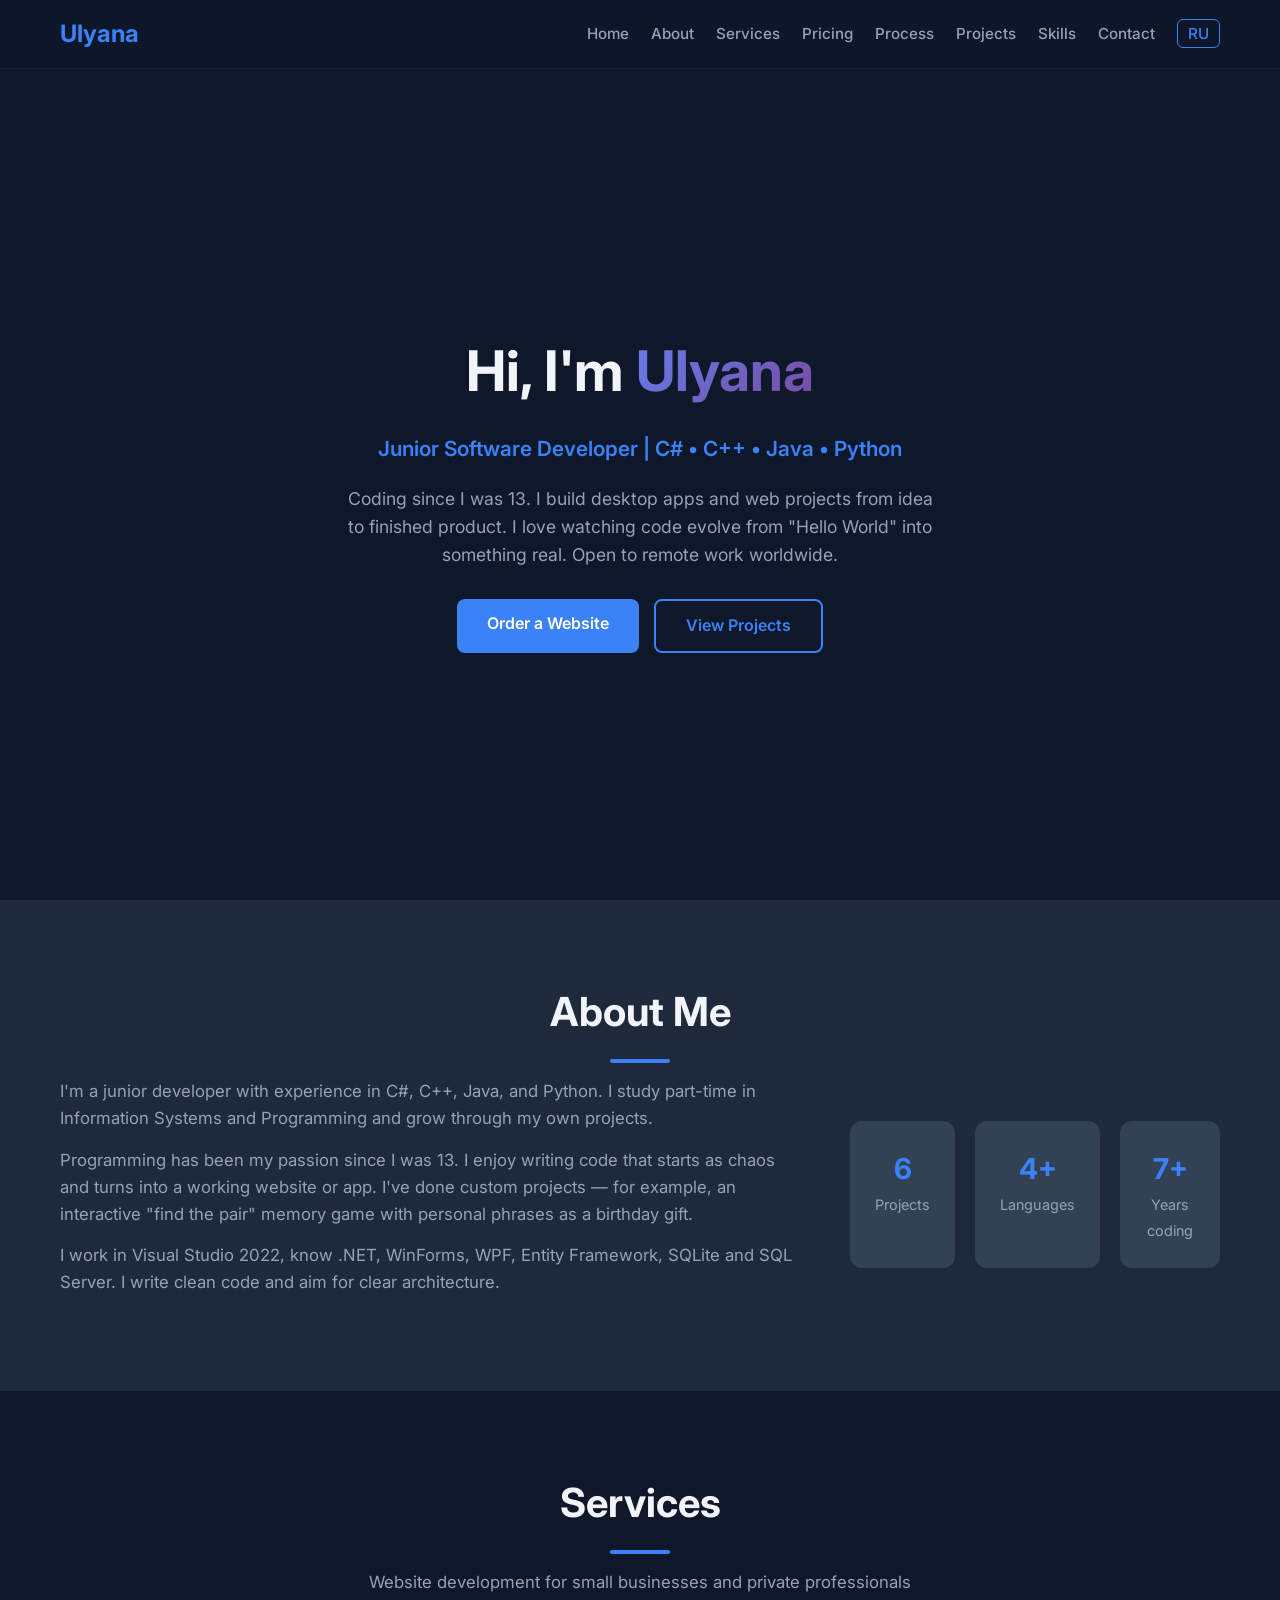
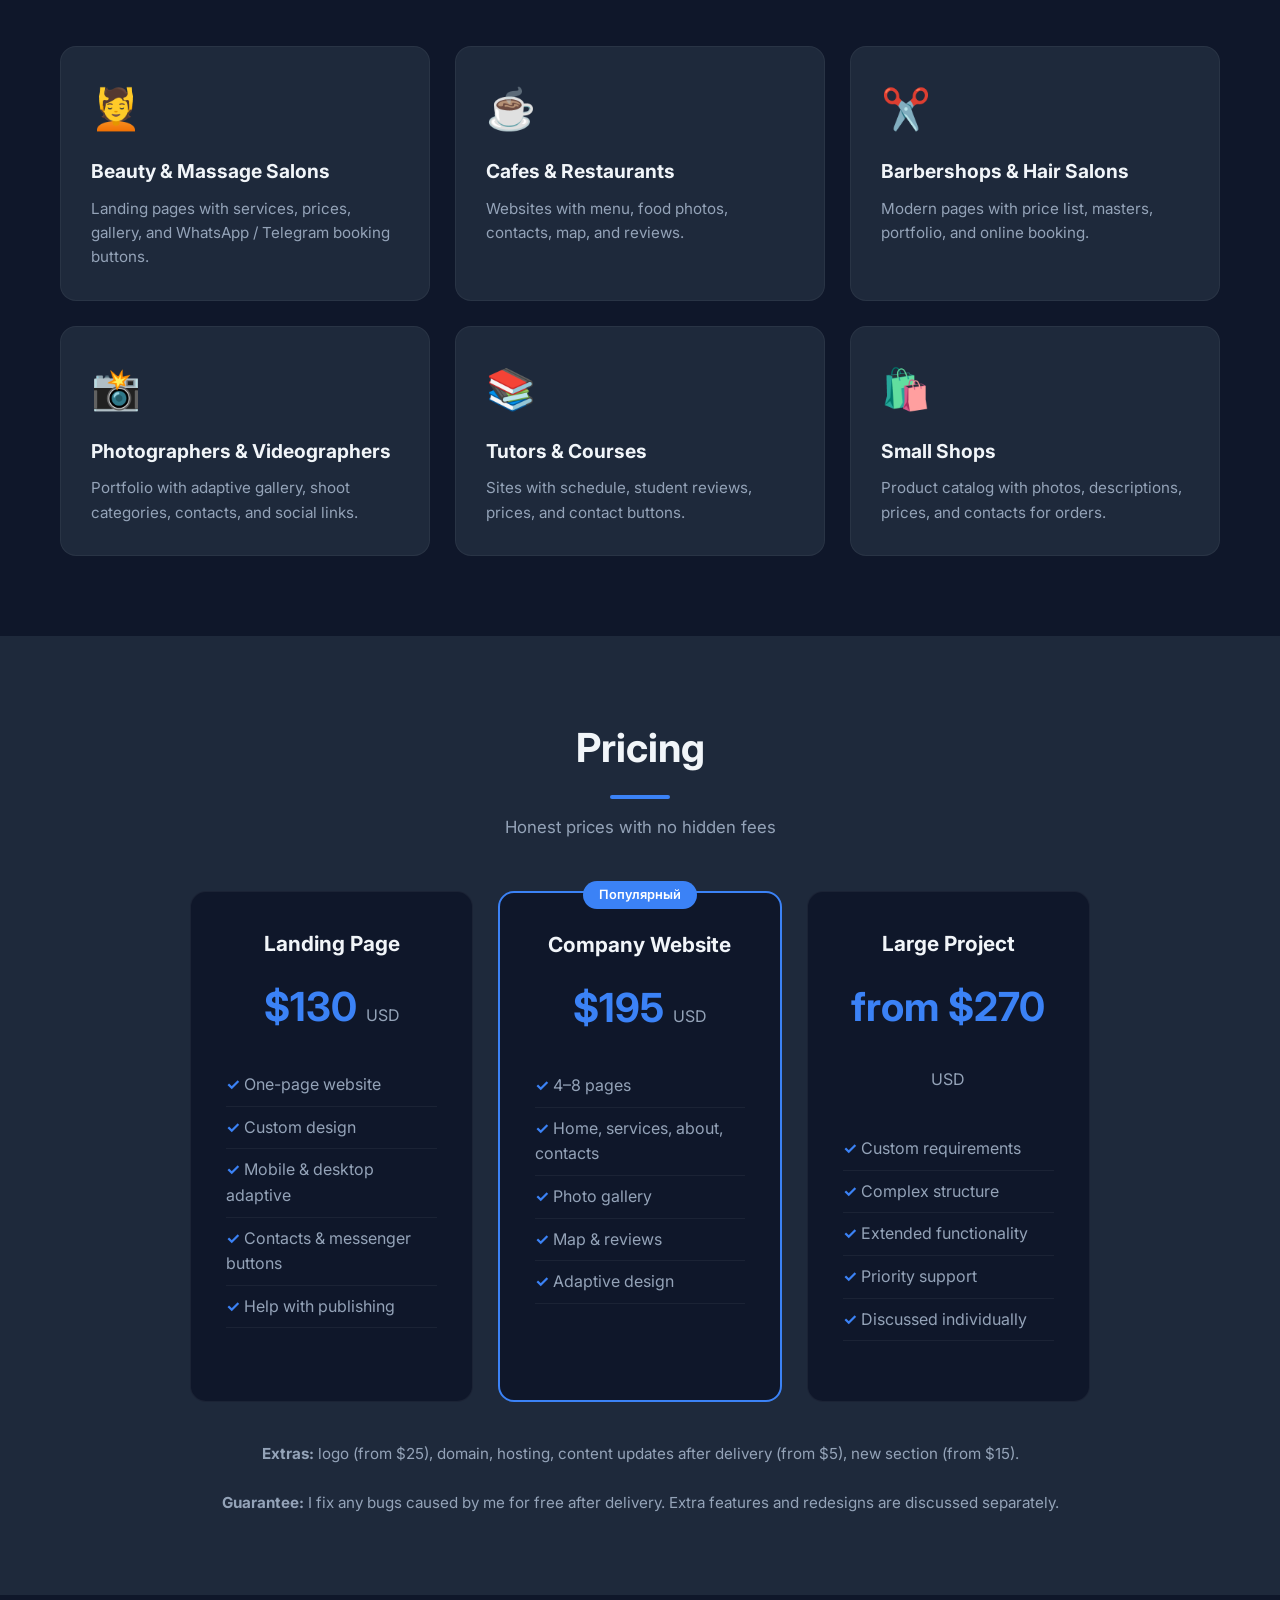
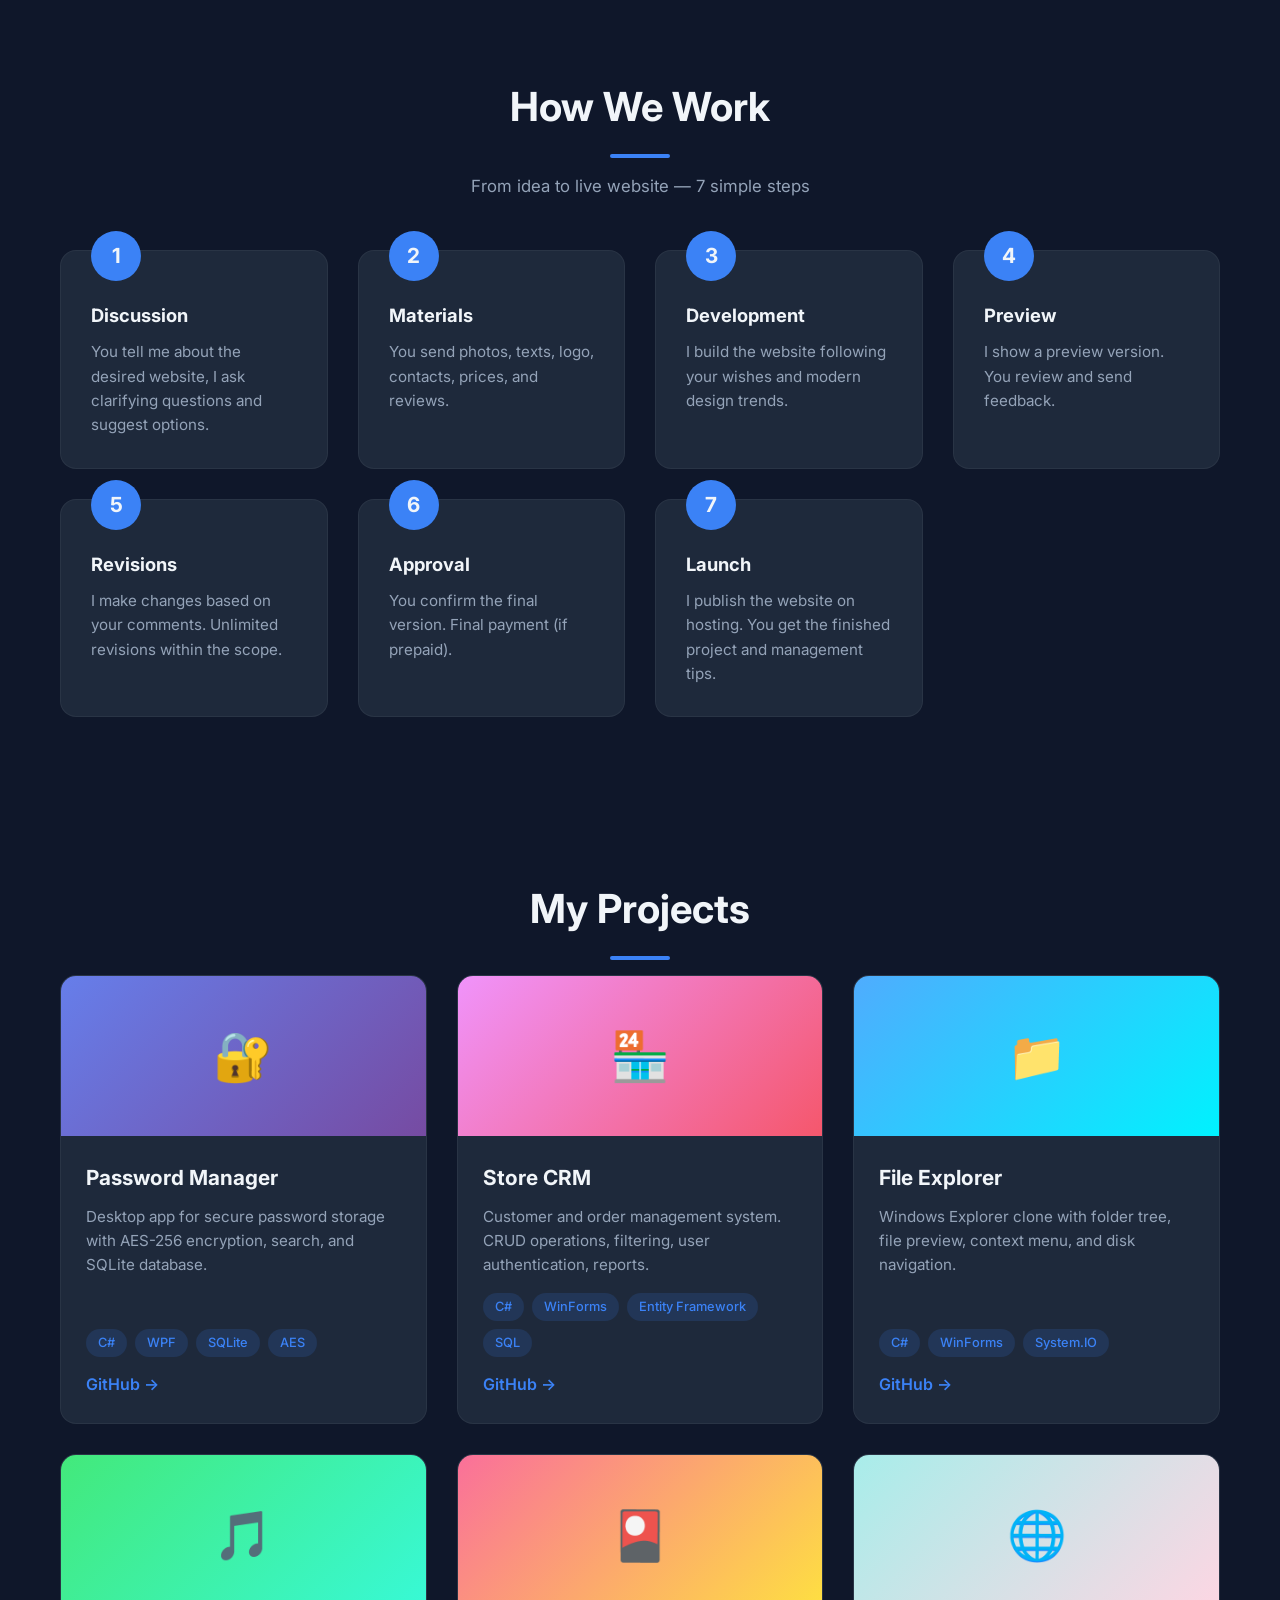
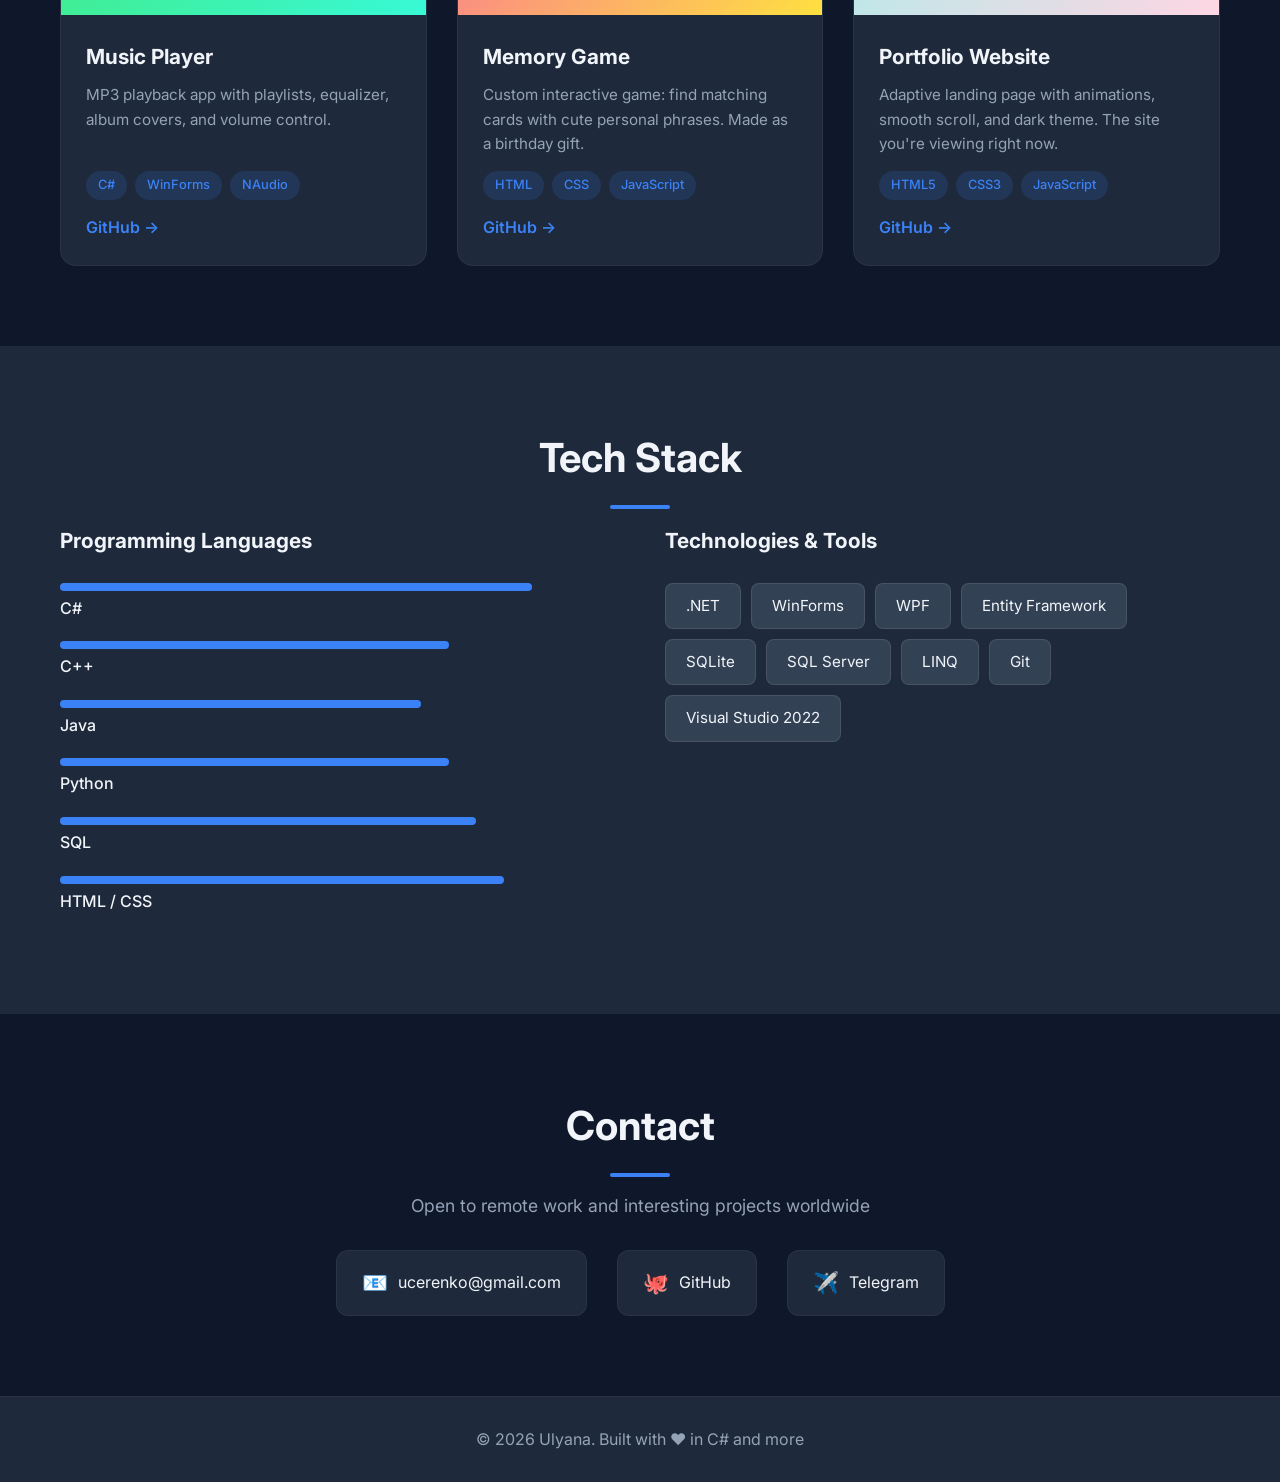
==== en.html @ 4bb15832 "Added English version of portfolio" ====
<!DOCTYPE html>
<html lang="en">
<head>
    <meta charset="UTF-8">
    <meta name="viewport" content="width=device-width, initial-scale=1.0">
    <title>Portfolio | Ulyana — Junior Software Developer</title>
    <link rel="stylesheet" href="style.css">
    <link href="https://fonts.googleapis.com/css2?family=Inter:wght@300;400;500;600;700&display=swap" rel="stylesheet">
</head>
<body>

    <!-- Navigation -->
    <nav class="navbar">
        <div class="container">
            <a href="#" class="logo">Ulyana</a>
            <ul class="nav-links">
                <li><a href="#home">Home</a></li>
                <li><a href="#about">About</a></li>
                <li><a href="#services">Services</a></li>
                <li><a href="#pricing">Pricing</a></li>
                <li><a href="#steps">Process</a></li>
                <li><a href="#projects">Projects</a></li>
                <li><a href="#skills">Skills</a></li>
                <li><a href="#contact">Contact</a></li>
                <li class="lang-switch"><a href="index.html">RU</a></li>
            </ul>
            <div class="hamburger">
                <span></span>
                <span></span>
                <span></span>
            </div>
        </div>
    </nav>

    <!-- Hero -->
    <header id="home" class="hero">
        <div class="container">
            <h1>Hi, I'm <span class="highlight">Ulyana</span></h1>
            <p class="subtitle">Junior Software Developer | C# • C++ • Java • Python</p>
            <p class="description">
                Coding since I was 13. I build desktop apps and web projects from idea to finished product.
                I love watching code evolve from "Hello World" into something real.
                Open to remote work worldwide.
            </p>
            <div class="hero-buttons">
                <a href="#services" class="btn btn-primary">Order a Website</a>
                <a href="#projects" class="btn btn-secondary">View Projects</a>
            </div>
        </div>
    </header>

    <!-- About -->
    <section id="about" class="about">
        <div class="container">
            <h2 class="section-title">About Me</h2>
            <div class="about-content">
                <div class="about-text">
                    <p>
                        I'm a junior developer with experience in C#, C++, Java, and Python.
                        I study part-time in Information Systems and Programming and grow through my own projects.
                    </p>
                    <p>
                        Programming has been my passion since I was 13. I enjoy writing code that starts as chaos
                        and turns into a working website or app. I've done custom projects — for example,
                        an interactive "find the pair" memory game with personal phrases as a birthday gift.
                    </p>
                    <p>
                        I work in Visual Studio 2022, know .NET, WinForms, WPF, Entity Framework,
                        SQLite and SQL Server. I write clean code and aim for clear architecture.
                    </p>
                </div>
                <div class="about-stats">
                    <div class="stat">
                        <span class="stat-number">6</span>
                        <span class="stat-label">Projects</span>
                    </div>
                    <div class="stat">
                        <span class="stat-number">4+</span>
                        <span class="stat-label">Languages</span>
                    </div>
                    <div class="stat">
                        <span class="stat-number">7+</span>
                        <span class="stat-label">Years coding</span>
                    </div>
                </div>
            </div>
        </div>
    </section>

    <!-- Services -->
    <section id="services" class="services">
        <div class="container">
            <h2 class="section-title">Services</h2>
            <p class="section-subtitle">Website development for small businesses and private professionals</p>
            <div class="services-grid">
                <div class="service-card">
                    <div class="service-icon">💆</div>
                    <h3>Beauty & Massage Salons</h3>
                    <p>Landing pages with services, prices, gallery, and WhatsApp / Telegram booking buttons.</p>
                </div>
                <div class="service-card">
                    <div class="service-icon">☕</div>
                    <h3>Cafes & Restaurants</h3>
                    <p>Websites with menu, food photos, contacts, map, and reviews.</p>
                </div>
                <div class="service-card">
                    <div class="service-icon">✂️</div>
                    <h3>Barbershops & Hair Salons</h3>
                    <p>Modern pages with price list, masters, portfolio, and online booking.</p>
                </div>
                <div class="service-card">
                    <div class="service-icon">📸</div>
                    <h3>Photographers & Videographers</h3>
                    <p>Portfolio with adaptive gallery, shoot categories, contacts, and social links.</p>
                </div>
                <div class="service-card">
                    <div class="service-icon">📚</div>
                    <h3>Tutors & Courses</h3>
                    <p>Sites with schedule, student reviews, prices, and contact buttons.</p>
                </div>
                <div class="service-card">
                    <div class="service-icon">🛍️</div>
                    <h3>Small Shops</h3>
                    <p>Product catalog with photos, descriptions, prices, and contacts for orders.</p>
                </div>
            </div>
        </div>
    </section>

    <!-- Pricing -->
    <section id="pricing" class="pricing">
        <div class="container">
            <h2 class="section-title">Pricing</h2>
            <p class="section-subtitle">Honest prices with no hidden fees</p>
            <div class="pricing-grid">
                <div class="pricing-card">
                    <h3>Landing Page</h3>
                    <div class="price">$130 <span>USD</span></div>
                    <ul>
                        <li>One-page website</li>
                        <li>Custom design</li>
                        <li>Mobile & desktop adaptive</li>
                        <li>Contacts & messenger buttons</li>
                        <li>Help with publishing</li>
                    </ul>
                </div>
                <div class="pricing-card featured">
                    <h3>Company Website</h3>
                    <div class="price">$195 <span>USD</span></div>
                    <ul>
                        <li>4–8 pages</li>
                        <li>Home, services, about, contacts</li>
                        <li>Photo gallery</li>
                        <li>Map & reviews</li>
                        <li>Adaptive design</li>
                    </ul>
                </div>
                <div class="pricing-card">
                    <h3>Large Project</h3>
                    <div class="price">from $270 <span>USD</span></div>
                    <ul>
                        <li>Custom requirements</li>
                        <li>Complex structure</li>
                        <li>Extended functionality</li>
                        <li>Priority support</li>
                        <li>Discussed individually</li>
                    </ul>
                </div>
            </div>
            <p class="pricing-note">
                <strong>Extras:</strong> logo (from $25), domain, hosting, content updates after delivery (from $5), 
                new section (from $15).
                <br><br>
                <strong>Guarantee:</strong> I fix any bugs caused by me for free after delivery. 
                Extra features and redesigns are discussed separately.
            </p>
        </div>
    </section>

    <!-- Process -->
    <section id="steps" class="steps">
        <div class="container">
            <h2 class="section-title">How We Work</h2>
            <p class="section-subtitle">From idea to live website — 7 simple steps</p>
            <div class="steps-grid">
                <div class="step-card">
                    <div class="step-number">1</div>
                    <h3>Discussion</h3>
                    <p>You tell me about the desired website, I ask clarifying questions and suggest options.</p>
                </div>
                <div class="step-card">
                    <div class="step-number">2</div>
                    <h3>Materials</h3>
                    <p>You send photos, texts, logo, contacts, prices, and reviews.</p>
                </div>
                <div class="step-card">
                    <div class="step-number">3</div>
                    <h3>Development</h3>
                    <p>I build the website following your wishes and modern design trends.</p>
                </div>
                <div class="step-card">
                    <div class="step-number">4</div>
                    <h3>Preview</h3>
                    <p>I show a preview version. You review and send feedback.</p>
                </div>
                <div class="step-card">
                    <div class="step-number">5</div>
                    <h3>Revisions</h3>
                    <p>I make changes based on your comments. Unlimited revisions within the scope.</p>
                </div>
                <div class="step-card">
                    <div class="step-number">6</div>
                    <h3>Approval</h3>
                    <p>You confirm the final version. Final payment (if prepaid).</p>
                </div>
                <div class="step-card">
                    <div class="step-number">7</div>
                    <h3>Launch</h3>
                    <p>I publish the website on hosting. You get the finished project and management tips.</p>
                </div>
            </div>
        </div>
    </section>

    <!-- Projects -->
    <section id="projects" class="projects">
        <div class="container">
            <h2 class="section-title">My Projects</h2>
            <div class="projects-grid">

                <!-- Project 1 -->
                <div class="project-card">
                    <div class="project-image" style="background: linear-gradient(135deg, #667eea 0%, #764ba2 100%);">
                        <span class="project-icon">🔐</span>
                    </div>
                    <div class="project-info">
                        <h3>Password Manager</h3>
                        <p>Desktop app for secure password storage with AES-256 encryption, search, and SQLite database.</p>
                        <div class="project-tags">
                            <span class="tag">C#</span>
                            <span class="tag">WPF</span>
                            <span class="tag">SQLite</span>
                            <span class="tag">AES</span>
                        </div>
                        <a href="https://github.com/Cherenko2007" target="_blank" class="project-link">GitHub →</a>
                    </div>
                </div>

                <!-- Project 2 -->
                <div class="project-card">
                    <div class="project-image" style="background: linear-gradient(135deg, #f093fb 0%, #f5576c 100%);">
                        <span class="project-icon">🏪</span>
                    </div>
                    <div class="project-info">
                        <h3>Store CRM</h3>
                        <p>Customer and order management system. CRUD operations, filtering, user authentication, reports.</p>
                        <div class="project-tags">
                            <span class="tag">C#</span>
                            <span class="tag">WinForms</span>
                            <span class="tag">Entity Framework</span>
                            <span class="tag">SQL</span>
                        </div>
                        <a href="https://github.com/Cherenko2007" target="_blank" class="project-link">GitHub →</a>
                    </div>
                </div>

                <!-- Project 3 -->
                <div class="project-card">
                    <div class="project-image" style="background: linear-gradient(135deg, #4facfe 0%, #00f2fe 100%);">
                        <span class="project-icon">📁</span>
                    </div>
                    <div class="project-info">
                        <h3>File Explorer</h3>
                        <p>Windows Explorer clone with folder tree, file preview, context menu, and disk navigation.</p>
                        <div class="project-tags">
                            <span class="tag">C#</span>
                            <span class="tag">WinForms</span>
                            <span class="tag">System.IO</span>
                        </div>
                        <a href="https://github.com/Cherenko2007/FileExplorer" target="_blank" class="project-link">GitHub →</a>
                    </div>
                </div>

                <!-- Project 4 -->
                <div class="project-card">
                    <div class="project-image" style="background: linear-gradient(135deg, #43e97b 0%, #38f9d7 100%);">
                        <span class="project-icon">🎵</span>
                    </div>
                    <div class="project-info">
                        <h3>Music Player</h3>
                        <p>MP3 playback app with playlists, equalizer, album covers, and volume control.</p>
                        <div class="project-tags">
                            <span class="tag">C#</span>
                            <span class="tag">WinForms</span>
                            <span class="tag">NAudio</span>
                        </div>
                        <a href="https://github.com/Cherenko2007/MusicPlayer" target="_blank" class="project-link">GitHub →</a>
                    </div>
                </div>

                <!-- Project 5 -->
                <div class="project-card">
                    <div class="project-image" style="background: linear-gradient(135deg, #fa709a 0%, #fee140 100%);">
                        <span class="project-icon">🎴</span>
                    </div>
                    <div class="project-info">
                        <h3>Memory Game</h3>
                        <p>Custom interactive game: find matching cards with cute personal phrases. Made as a birthday gift.</p>
                        <div class="project-tags">
                            <span class="tag">HTML</span>
                            <span class="tag">CSS</span>
                            <span class="tag">JavaScript</span>
                        </div>
                        <a href="https://github.com/Cherenko2007/Love" target="_blank" class="project-link">GitHub →</a>
                    </div>
                </div>

                <!-- Project 6 -->
                <div class="project-card">
                    <div class="project-image" style="background: linear-gradient(135deg, #a8edea 0%, #fed6e3 100%);">
                        <span class="project-icon">🌐</span>
                    </div>
                    <div class="project-info">
                        <h3>Portfolio Website</h3>
                        <p>Adaptive landing page with animations, smooth scroll, and dark theme. The site you're viewing right now.</p>
                        <div class="project-tags">
                            <span class="tag">HTML5</span>
                            <span class="tag">CSS3</span>
                            <span class="tag">JavaScript</span>
                        </div>
                        <a href="https://github.com/Cherenko2007/portfolio" target="_blank" class="project-link">GitHub →</a>
                    </div>
                </div>

            </div>
        </div>
    </section>

    <!-- Skills -->
    <section id="skills" class="skills">
        <div class="container">
            <h2 class="section-title">Tech Stack</h2>
            <div class="skills-grid">
                <div class="skill-category">
                    <h3>Programming Languages</h3>
                    <div class="skill-items">
                        <div class="skill-item"><div class="skill-bar" style="width: 85%"></div><span>C#</span></div>
                        <div class="skill-item"><div class="skill-bar" style="width: 70%"></div><span>C++</span></div>
                        <div class="skill-item"><div class="skill-bar" style="width: 65%"></div><span>Java</span></div>
                        <div class="skill-item"><div class="skill-bar" style="width: 70%"></div><span>Python</span></div>
                        <div class="skill-item"><div class="skill-bar" style="width: 75%"></div><span>SQL</span></div>
                        <div class="skill-item"><div class="skill-bar" style="width: 80%"></div><span>HTML / CSS</span></div>
                    </div>
                </div>
                <div class="skill-category">
                    <h3>Technologies & Tools</h3>
                    <div class="skill-tags">
                        <span class="skill-tag">.NET</span>
                        <span class="skill-tag">WinForms</span>
                        <span class="skill-tag">WPF</span>
                        <span class="skill-tag">Entity Framework</span>
                        <span class="skill-tag">SQLite</span>
                        <span class="skill-tag">SQL Server</span>
                        <span class="skill-tag">LINQ</span>
                        <span class="skill-tag">Git</span>
                        <span class="skill-tag">Visual Studio 2022</span>
                    </div>
                </div>
            </div>
        </div>
    </section>

    <!-- Contact -->
    <section id="contact" class="contact">
        <div class="container">
            <h2 class="section-title">Contact</h2>
            <p class="contact-text">Open to remote work and interesting projects worldwide</p>
            <div class="contact-links">
                <a href="mailto:ucerenko@gmail.com" class="contact-item">
                    <span class="contact-icon">📧</span>
                    <span>ucerenko@gmail.com</span>
                </a>
                <a href="https://github.com/Cherenko2007" target="_blank" class="contact-item">
                    <span class="contact-icon">🐙</span>
                    <span>GitHub</span>
                </a>
                <a href="https://t.me/cherenk0" target="_blank" class="contact-item">
                    <span class="contact-icon">✈️</span>
                    <span>Telegram</span>
                </a>
            </div>
        </div>
    </section>

    <!-- Footer -->
    <footer>
        <div class="container">
            <p>© 2026 Ulyana. Built with ❤️ in C# and more</p>
        </div>
    </footer>

    <script src="script.js"></script>
</body>
</html>
---- style.css ----
* {
    margin: 0;
    padding: 0;
    box-sizing: border-box;
}

:root {
    --bg-primary: #0f172a;
    --bg-secondary: #1e293b;
    --bg-card: #334155;
    --text-primary: #f1f5f9;
    --text-secondary: #94a3b8;
    --accent: #3b82f6;
    --accent-hover: #2563eb;
    --gradient-1: linear-gradient(135deg, #667eea 0%, #764ba2 100%);
}

body {
    font-family: 'Inter', -apple-system, BlinkMacSystemFont, sans-serif;
    background-color: var(--bg-primary);
    color: var(--text-primary);
    line-height: 1.6;
    overflow-x: hidden;
}

.container {
    max-width: 1200px;
    margin: 0 auto;
    padding: 0 20px;
}

/* Навигация */
.navbar {
    position: fixed;
    top: 0;
    width: 100%;
    background: rgba(15, 23, 42, 0.95);
    backdrop-filter: blur(10px);
    z-index: 1000;
    padding: 15px 0;
    border-bottom: 1px solid rgba(255,255,255,0.05);
}

.navbar .container {
    display: flex;
    justify-content: space-between;
    align-items: center;
}

.logo {
    font-size: 1.5rem;
    font-weight: 700;
    color: var(--accent);
    text-decoration: none;
}

.nav-links {
    display: flex;
    list-style: none;
    gap: 22px;
    align-items: center;
}

.nav-links a {
    color: var(--text-secondary);
    text-decoration: none;
    font-weight: 500;
    transition: color 0.3s;
    font-size: 0.95rem;
}

.nav-links a:hover {
    color: var(--accent);
}

.lang-switch a {
    border: 1px solid var(--accent);
    padding: 4px 10px;
    border-radius: 6px;
    color: var(--accent) !important;
}

.lang-switch a:hover {
    background: var(--accent);
    color: white !important;
}

.hamburger {
    display: none;
    flex-direction: column;
    cursor: pointer;
    gap: 5px;
}

.hamburger span {
    width: 25px;
    height: 3px;
    background: var(--text-primary);
    border-radius: 3px;
    transition: 0.3s;
}

/* Hero */
.hero {
    min-height: 100vh;
    display: flex;
    align-items: center;
    justify-content: center;
    text-align: center;
    padding-top: 80px;
}

.hero h1 {
    font-size: 3.5rem;
    font-weight: 700;
    margin-bottom: 15px;
}

.highlight {
    background: var(--gradient-1);
    -webkit-background-clip: text;
    -webkit-text-fill-color: transparent;
    background-clip: text;
}

.subtitle {
    font-size: 1.3rem;
    color: var(--accent);
    margin-bottom: 20px;
    font-weight: 600;
}

.description {
    font-size: 1.1rem;
    color: var(--text-secondary);
    max-width: 600px;
    margin: 0 auto 30px;
}

.hero-buttons {
    display: flex;
    gap: 15px;
    justify-content: center;
    flex-wrap: wrap;
}

.btn {
    padding: 12px 30px;
    border-radius: 8px;
    text-decoration: none;
    font-weight: 600;
    transition: all 0.3s;
    display: inline-block;
}

.btn-primary {
    background: var(--accent);
    color: white;
}

.btn-primary:hover {
    background: var(--accent-hover);
    transform: translateY(-2px);
    box-shadow: 0 10px 20px rgba(59, 130, 246, 0.3);
}

.btn-secondary {
    border: 2px solid var(--accent);
    color: var(--accent);
}

.btn-secondary:hover {
    background: var(--accent);
    color: white;
}

/* Секции */
section {
    padding: 80px 0;
}

.section-title {
    font-size: 2.5rem;
    text-align: center;
    margin-bottom: 15px;
    position: relative;
}

.section-title::after {
    content: '';
    display: block;
    width: 60px;
    height: 4px;
    background: var(--accent);
    margin: 15px auto 0;
    border-radius: 2px;
}

.section-subtitle {
    text-align: center;
    color: var(--text-secondary);
    margin-bottom: 50px;
    font-size: 1.05rem;
}

/* Обо мне */
.about {
    background: var(--bg-secondary);
}

.about-content {
    display: grid;
    grid-template-columns: 2fr 1fr;
    gap: 50px;
    align-items: center;
}

.about-text p {
    color: var(--text-secondary);
    margin-bottom: 15px;
    font-size: 1.05rem;
}

.about-stats {
    display: grid;
    grid-template-columns: repeat(3, 1fr);
    gap: 20px;
}

.stat {
    background: var(--bg-card);
    padding: 25px;
    border-radius: 12px;
    text-align: center;
}

.stat-number {
    display: block;
    font-size: 1.8rem;
    font-weight: 700;
    color: var(--accent);
}

.stat-label {
    color: var(--text-secondary);
    font-size: 0.9rem;
}

/* Услуги */
.services-grid {
    display: grid;
    grid-template-columns: repeat(auto-fit, minmax(280px, 1fr));
    gap: 25px;
}

.service-card {
    background: var(--bg-secondary);
    padding: 30px;
    border-radius: 16px;
    border: 1px solid rgba(255,255,255,0.05);
    transition: transform 0.3s, box-shadow 0.3s;
}

.service-card:hover {
    transform: translateY(-5px);
    box-shadow: 0 20px 40px rgba(0,0,0,0.3);
}

.service-icon {
    font-size: 2.5rem;
    margin-bottom: 15px;
}

.service-card h3 {
    font-size: 1.2rem;
    margin-bottom: 10px;
}

.service-card p {
    color: var(--text-secondary);
    font-size: 0.95rem;
}

/* Прайс */
.pricing {
    background: var(--bg-secondary);
}

.pricing-grid {
    display: grid;
    grid-template-columns: repeat(auto-fit, minmax(280px, 1fr));
    gap: 25px;
    max-width: 900px;
    margin: 0 auto;
}

.pricing-card {
    background: var(--bg-primary);
    padding: 35px;
    border-radius: 16px;
    border: 1px solid rgba(255,255,255,0.05);
    text-align: center;
    transition: transform 0.3s;
}

.pricing-card:hover {
    transform: translateY(-5px);
}

.pricing-card.featured {
    border: 2px solid var(--accent);
    position: relative;
}

.pricing-card.featured::before {
    content: 'Популярный';
    position: absolute;
    top: -12px;
    left: 50%;
    transform: translateX(-50%);
    background: var(--accent);
    color: white;
    padding: 4px 16px;
    border-radius: 20px;
    font-size: 0.8rem;
    font-weight: 600;
}

.pricing-card h3 {
    font-size: 1.3rem;
    margin-bottom: 10px;
}

.price {
    font-size: 2.5rem;
    font-weight: 700;
    color: var(--accent);
    margin: 15px 0;
}

.price span {
    font-size: 1rem;
    color: var(--text-secondary);
    font-weight: 400;
}

.pricing-card ul {
    list-style: none;
    text-align: left;
    margin: 25px 0;
}

.pricing-card ul li {
    color: var(--text-secondary);
    padding: 8px 0;
    border-bottom: 1px solid rgba(255,255,255,0.05);
}

.pricing-card ul li::before {
    content: '✓ ';
    color: var(--accent);
    font-weight: bold;
}

.pricing-note {
    text-align: center;
    color: var(--text-secondary);
    margin-top: 40px;
    font-size: 0.95rem;
}

/* Этапы работы */
.steps {
    counter-reset: step;
}

.steps-grid {
    display: grid;
    grid-template-columns: repeat(auto-fit, minmax(250px, 1fr));
    gap: 30px;
}

.step-card {
    background: var(--bg-secondary);
    padding: 30px;
    border-radius: 16px;
    border: 1px solid rgba(255,255,255,0.05);
    position: relative;
    padding-top: 50px;
}

.step-number {
    position: absolute;
    top: -20px;
    left: 30px;
    width: 50px;
    height: 50px;
    background: var(--accent);
    border-radius: 50%;
    display: flex;
    align-items: center;
    justify-content: center;
    font-size: 1.3rem;
    font-weight: 700;
}

.step-card h3 {
    font-size: 1.15rem;
    margin-bottom: 10px;
}

.step-card p {
    color: var(--text-secondary);
    font-size: 0.95rem;
}

/* Проекты */
.projects-grid {
    display: grid;
    grid-template-columns: repeat(auto-fit, minmax(300px, 1fr));
    gap: 30px;
}

.project-card {
    background: var(--bg-secondary);
    border-radius: 16px;
    overflow: hidden;
    transition: transform 0.3s, box-shadow 0.3s;
    border: 1px solid rgba(255,255,255,0.05);
    display: flex;
    flex-direction: column;
}

.project-card:hover {
    transform: translateY(-5px);
    box-shadow: 0 20px 40px rgba(0,0,0,0.3);
}

.project-image {
    height: 160px;
    display: flex;
    align-items: center;
    justify-content: center;
}

.project-icon {
    font-size: 3rem;
}

.project-info {
    padding: 25px;
    flex-grow: 1;
    display: flex;
    flex-direction: column;
}

.project-info h3 {
    font-size: 1.3rem;
    margin-bottom: 10px;
}

.project-info p {
    color: var(--text-secondary);
    font-size: 0.95rem;
    margin-bottom: 15px;
    flex-grow: 1;
}

.project-tags {
    display: flex;
    flex-wrap: wrap;
    gap: 8px;
    margin-bottom: 15px;
}

.tag {
    background: rgba(59, 130, 246, 0.15);
    color: var(--accent);
    padding: 4px 12px;
    border-radius: 20px;
    font-size: 0.8rem;
    font-weight: 500;
}

.project-link {
    color: var(--accent);
    text-decoration: none;
    font-weight: 600;
    transition: color 0.3s;
}

.project-link:hover {
    color: var(--accent-hover);
}

/* Навыки */
.skills {
    background: var(--bg-secondary);
}

.skills-grid {
    display: grid;
    grid-template-columns: 1fr 1fr;
    gap: 50px;
}

.skill-category h3 {
    margin-bottom: 25px;
    font-size: 1.3rem;
}

.skill-item {
    margin-bottom: 20px;
}

.skill-item span {
    display: block;
    margin-bottom: 8px;
    font-weight: 500;
}

.skill-bar {
    height: 8px;
    background: var(--accent);
    border-radius: 4px;
    margin-bottom: 5px;
}

.skill-tags {
    display: flex;
    flex-wrap: wrap;
    gap: 10px;
}

.skill-tag {
    background: var(--bg-card);
    padding: 10px 20px;
    border-radius: 8px;
    font-size: 0.95rem;
    border: 1px solid rgba(255,255,255,0.1);
    transition: all 0.3s;
}

.skill-tag:hover {
    background: var(--accent);
    color: white;
    transform: translateY(-2px);
}

/* Контакты */
.contact {
    text-align: center;
}

.contact-text {
    color: var(--text-secondary);
    font-size: 1.1rem;
    margin-bottom: 30px;
}

.contact-links {
    display: flex;
    justify-content: center;
    gap: 30px;
    flex-wrap: wrap;
}

.contact-item {
    display: flex;
    align-items: center;
    gap: 10px;
    color: var(--text-primary);
    text-decoration: none;
    background: var(--bg-secondary);
    padding: 15px 25px;
    border-radius: 12px;
    transition: all 0.3s;
    border: 1px solid rgba(255,255,255,0.05);
}

.contact-item:hover {
    transform: translateY(-3px);
    border-color: var(--accent);
    box-shadow: 0 10px 30px rgba(0,0,0,0.2);
}

.contact-icon {
    font-size: 1.3rem;
}

/* Подвал */
footer {
    background: var(--bg-secondary);
    padding: 30px 0;
    text-align: center;
    color: var(--text-secondary);
    border-top: 1px solid rgba(255,255,255,0.05);
}

/* Адаптивность */
@media (max-width: 768px) {
    .nav-links {
        display: none;
    }
    
    .hamburger {
        display: flex;
    }
    
    .hero h1 {
        font-size: 2.2rem;
    }
    
    .about-content {
        grid-template-columns: 1fr;
    }
    
    .about-stats {
        grid-template-columns: 1fr;
    }
    
    .skills-grid {
        grid-template-columns: 1fr;
    }
    
    .contact-links {
        flex-direction: column;
        align-items: center;
    }
    
    .projects-grid {
        grid-template-columns: 1fr;
    }
    
    .pricing-grid {
        grid-template-columns: 1fr;
    }
    
    .steps-grid {
        grid-template-columns: 1fr;
    }
}
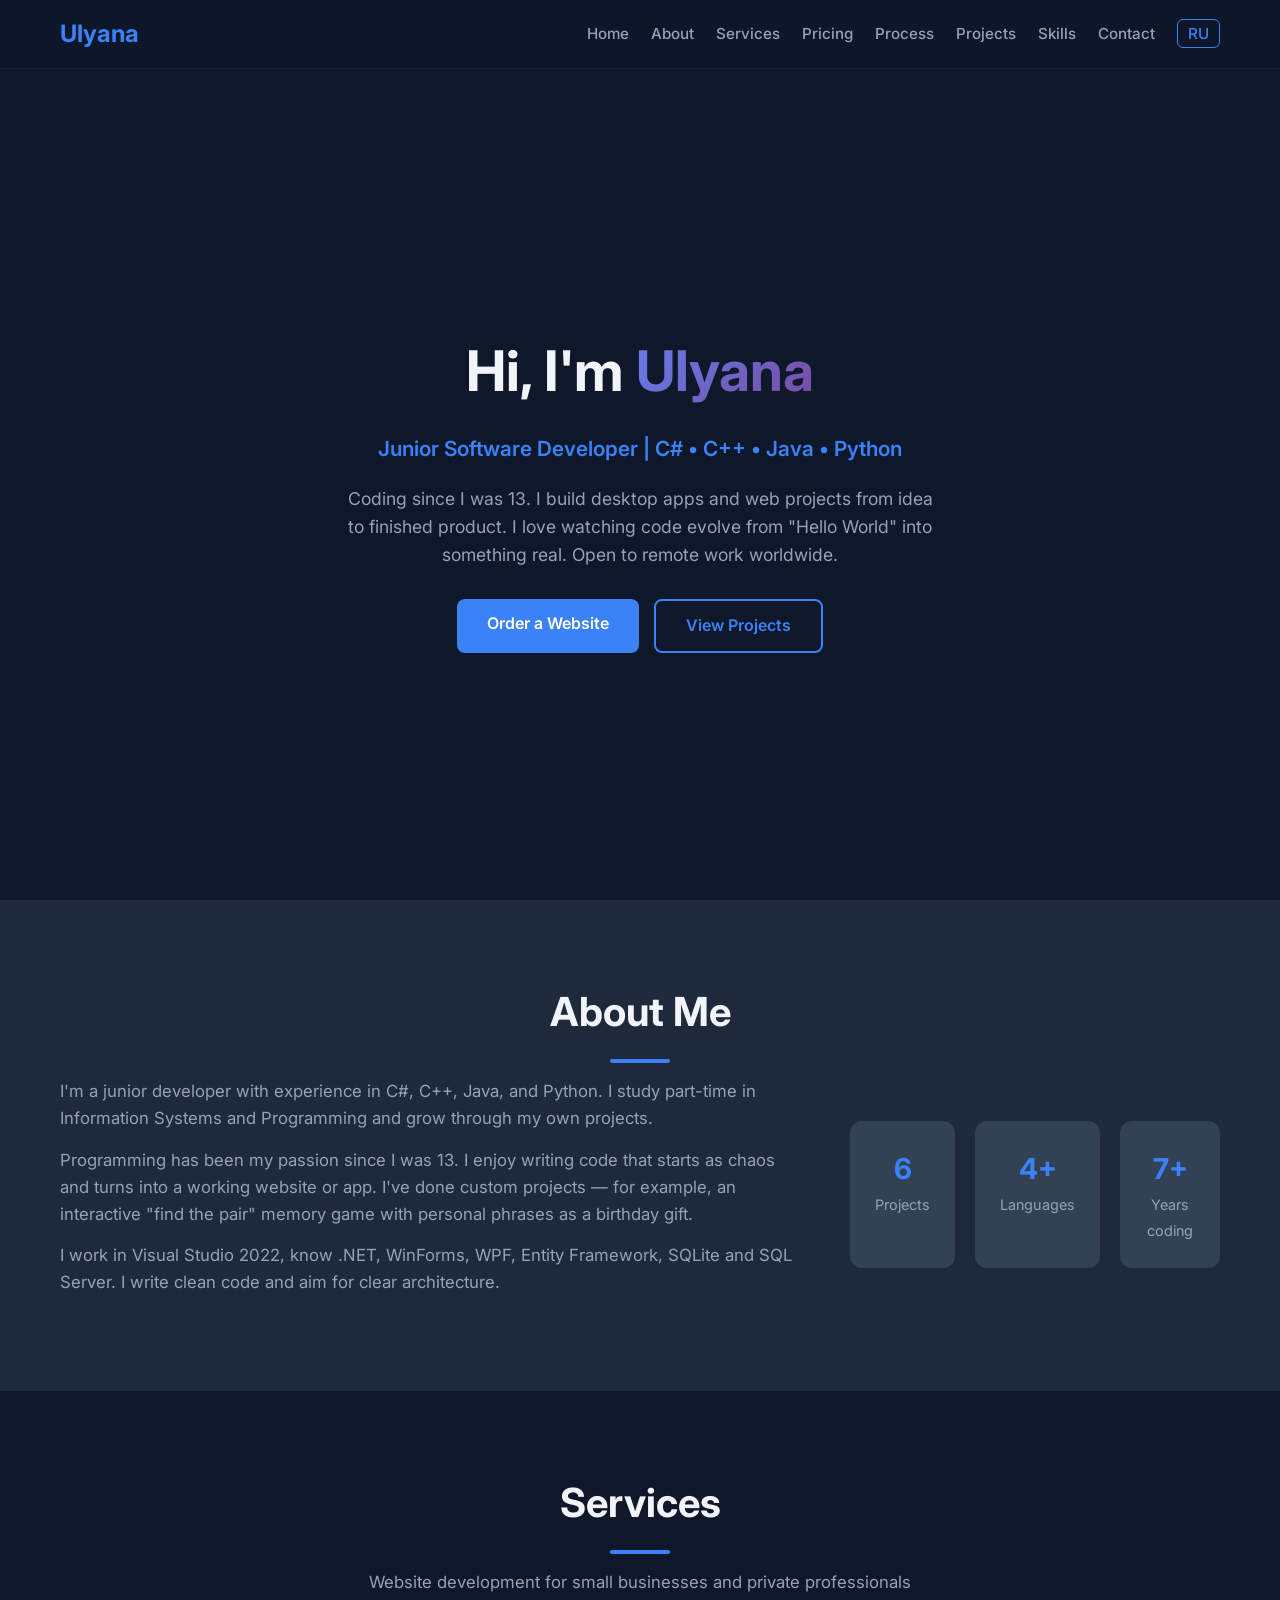
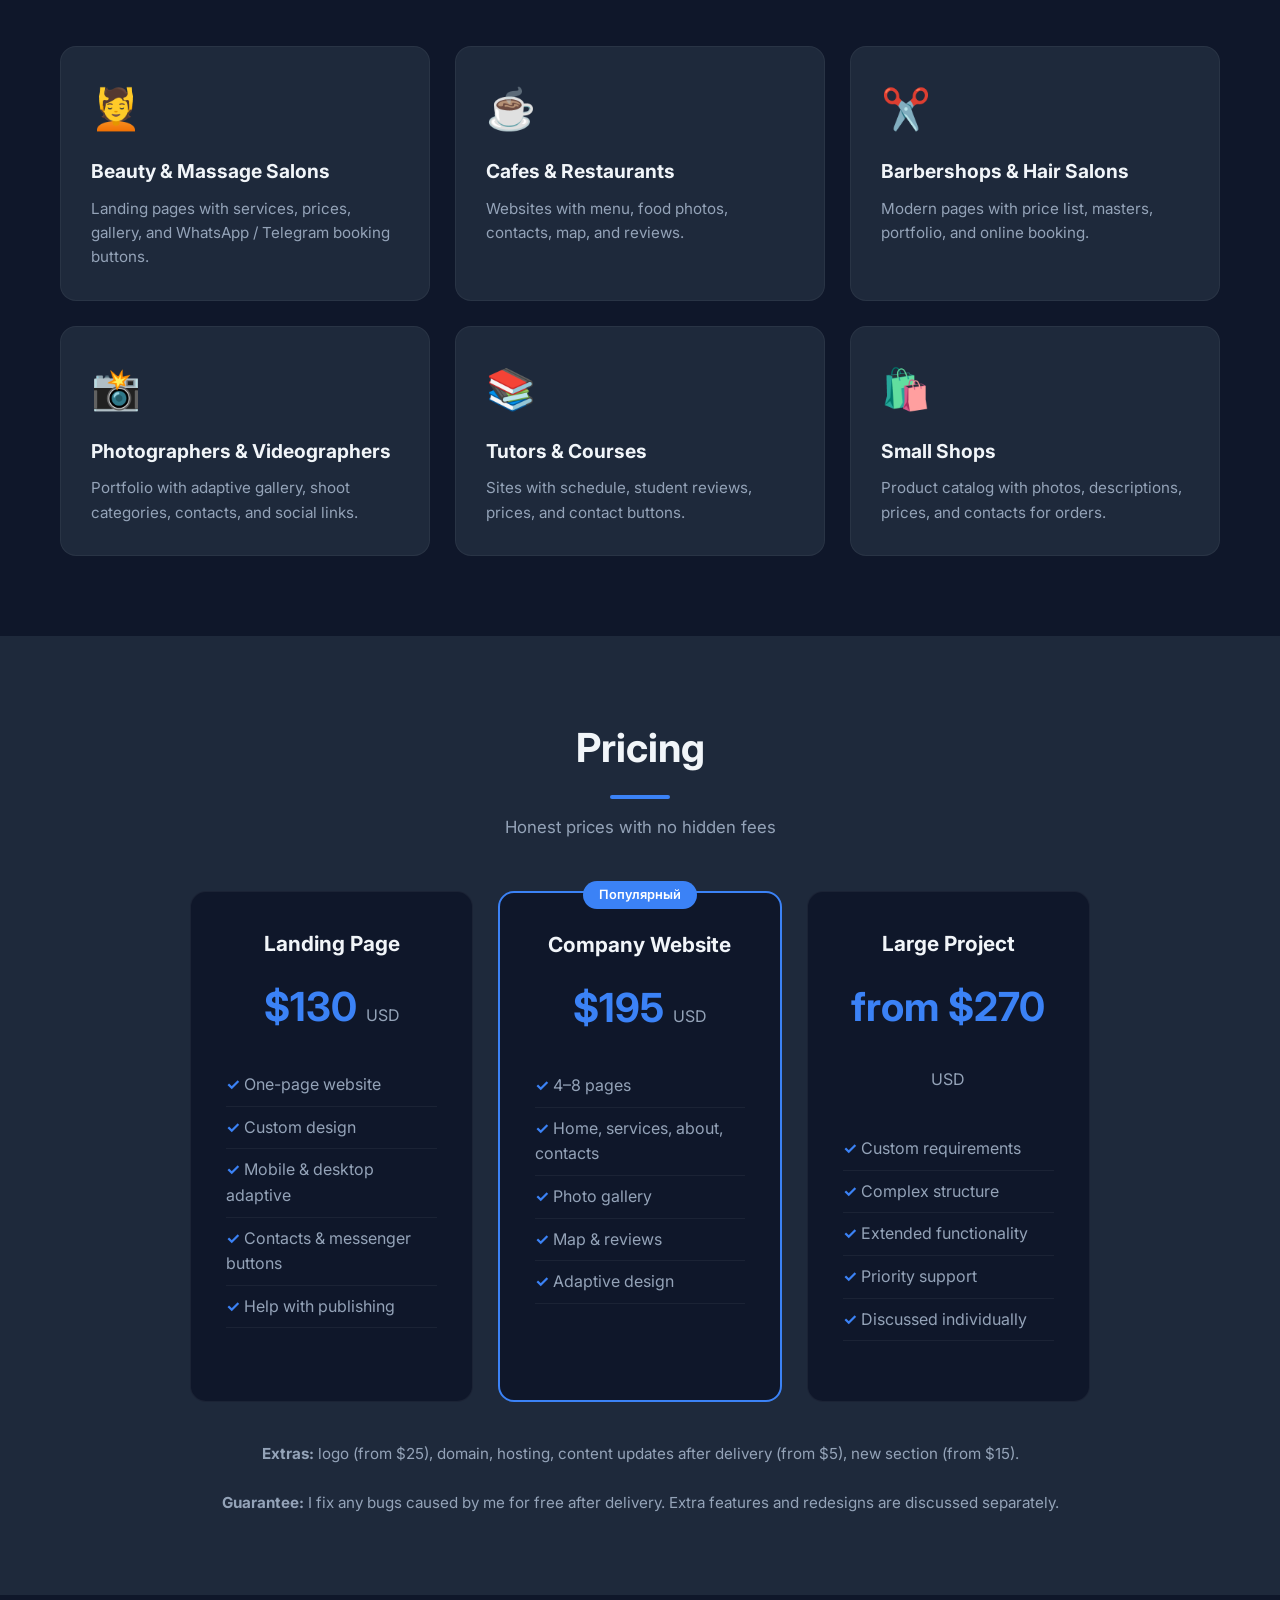
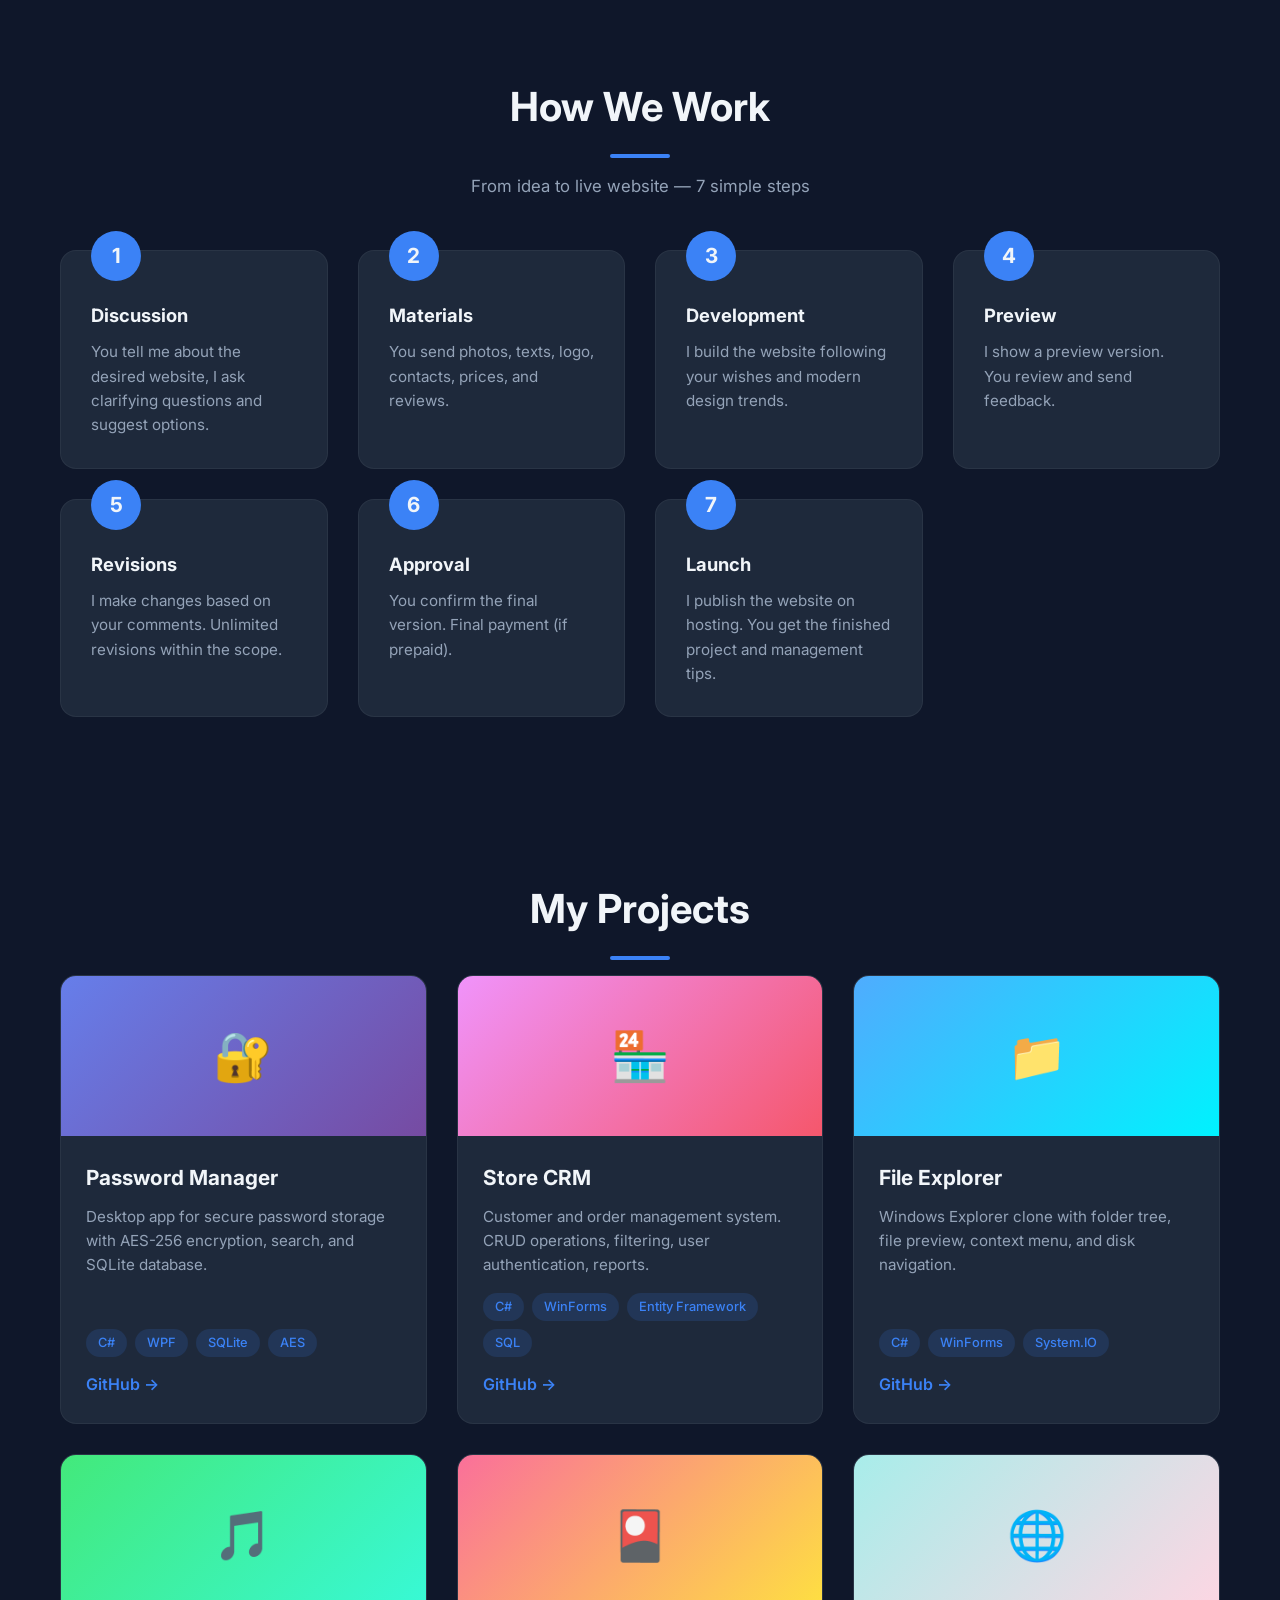
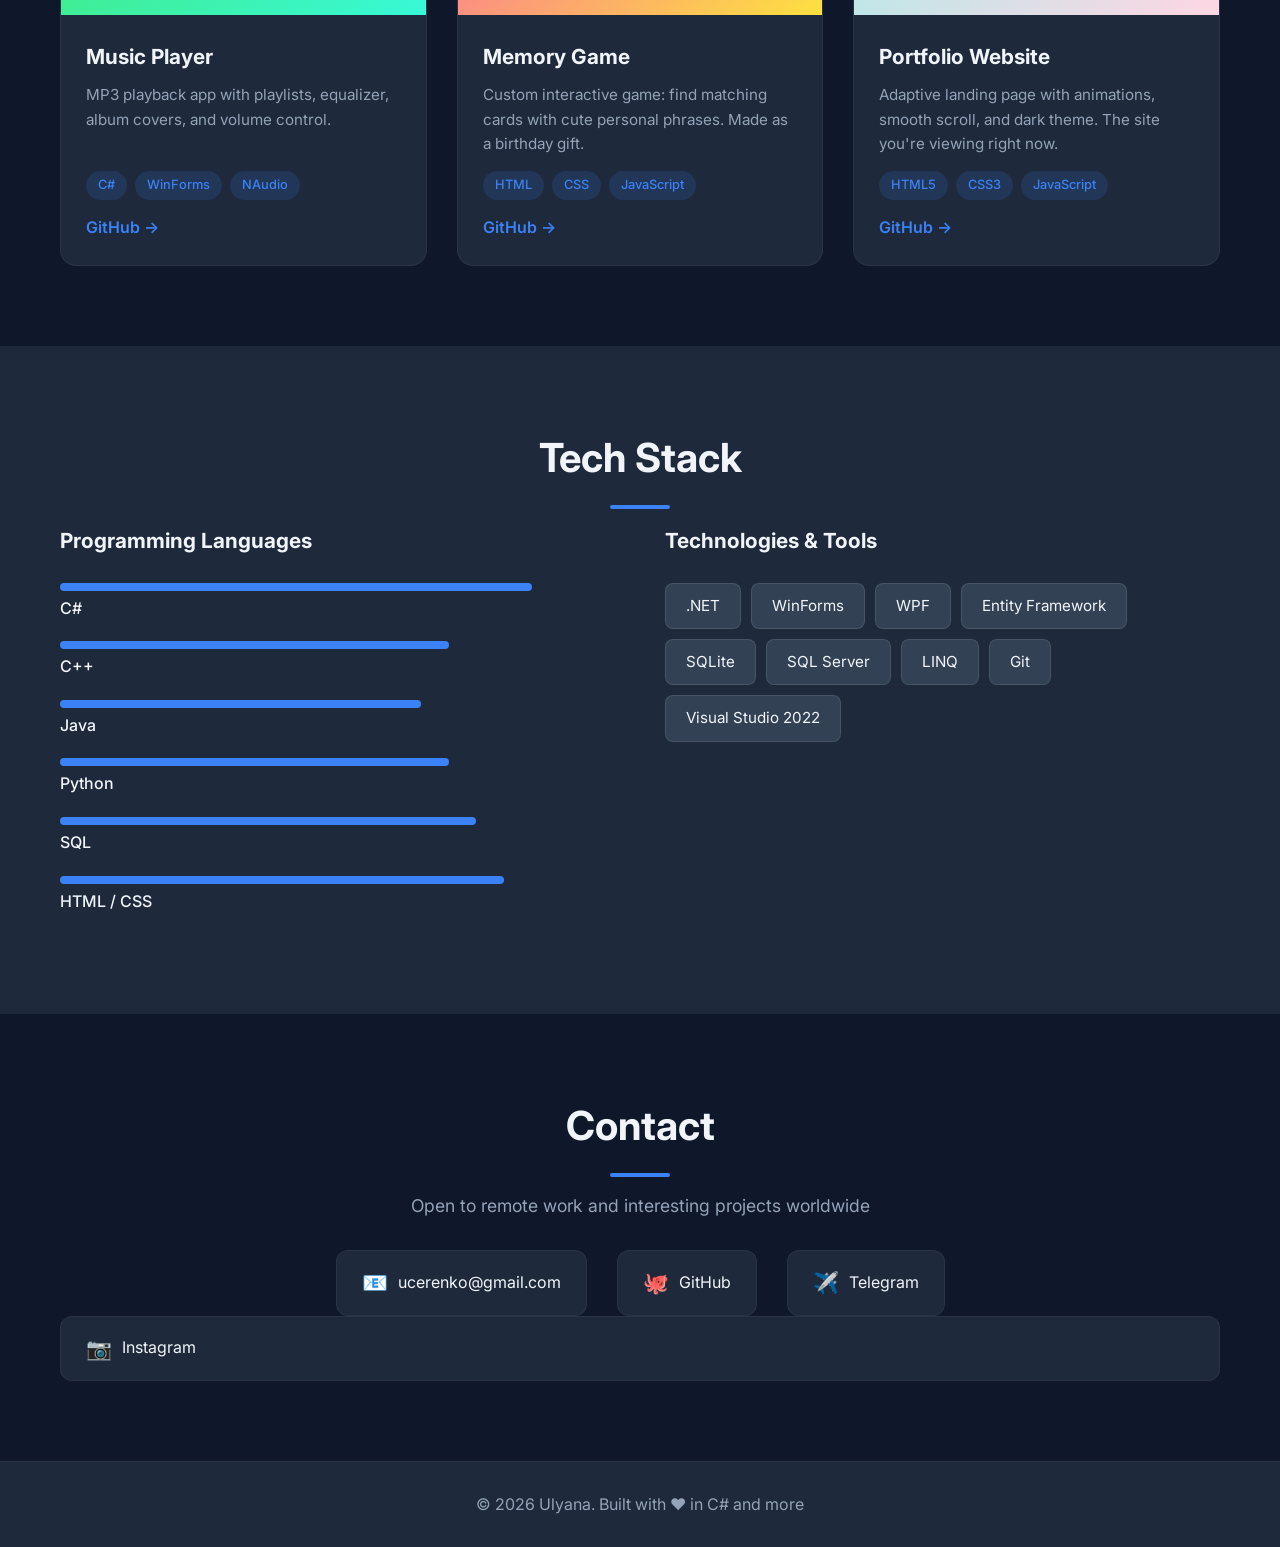
==== commit ecedd037: "Update en.html" ====
--- a/en.html
+++ b/en.html
@@ -389,6 +389,10 @@
                     <span>Telegram</span>
                 </a>
             </div>
+                            <a href="https://www.instagram.com/cherenk0" target="_blank" class="contact-item">
+                    <span class="contact-icon">📷</span>
+                    <span>Instagram</span>
+                </a>
         </div>
     </section>
 
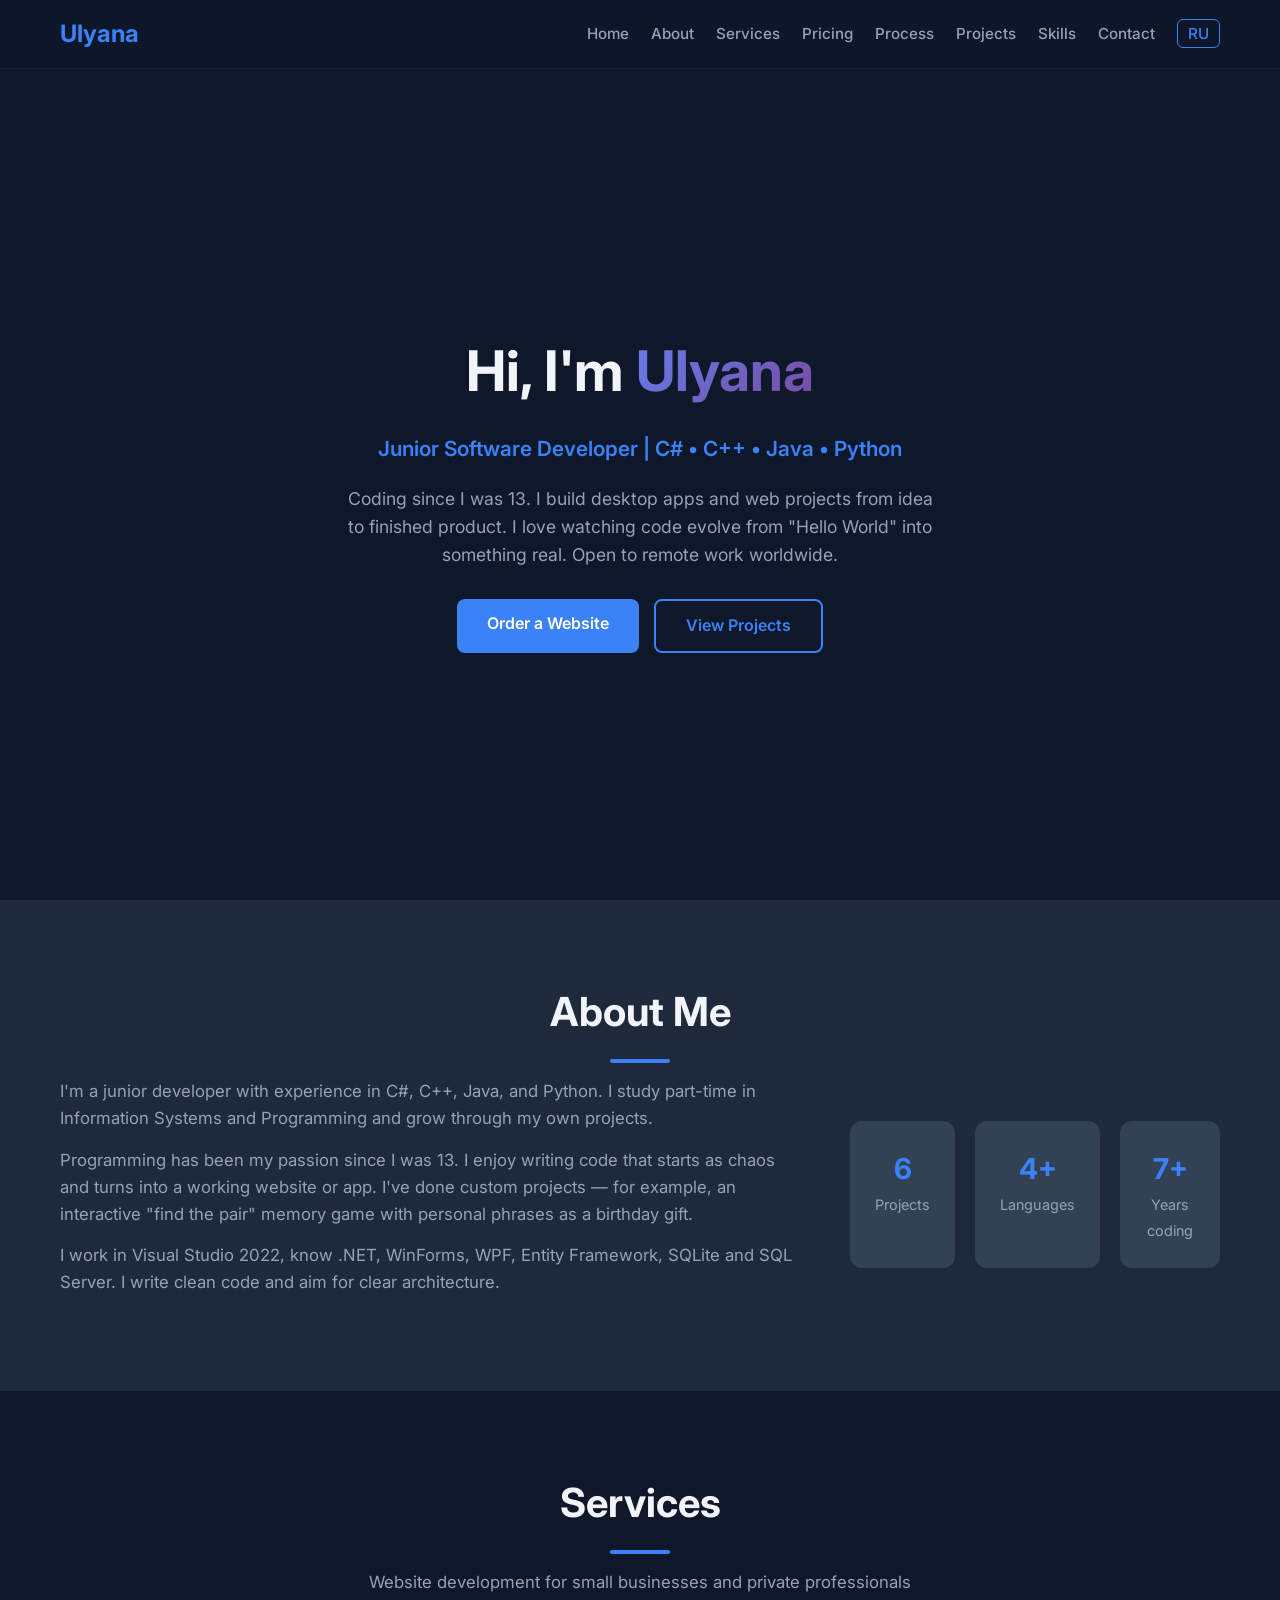
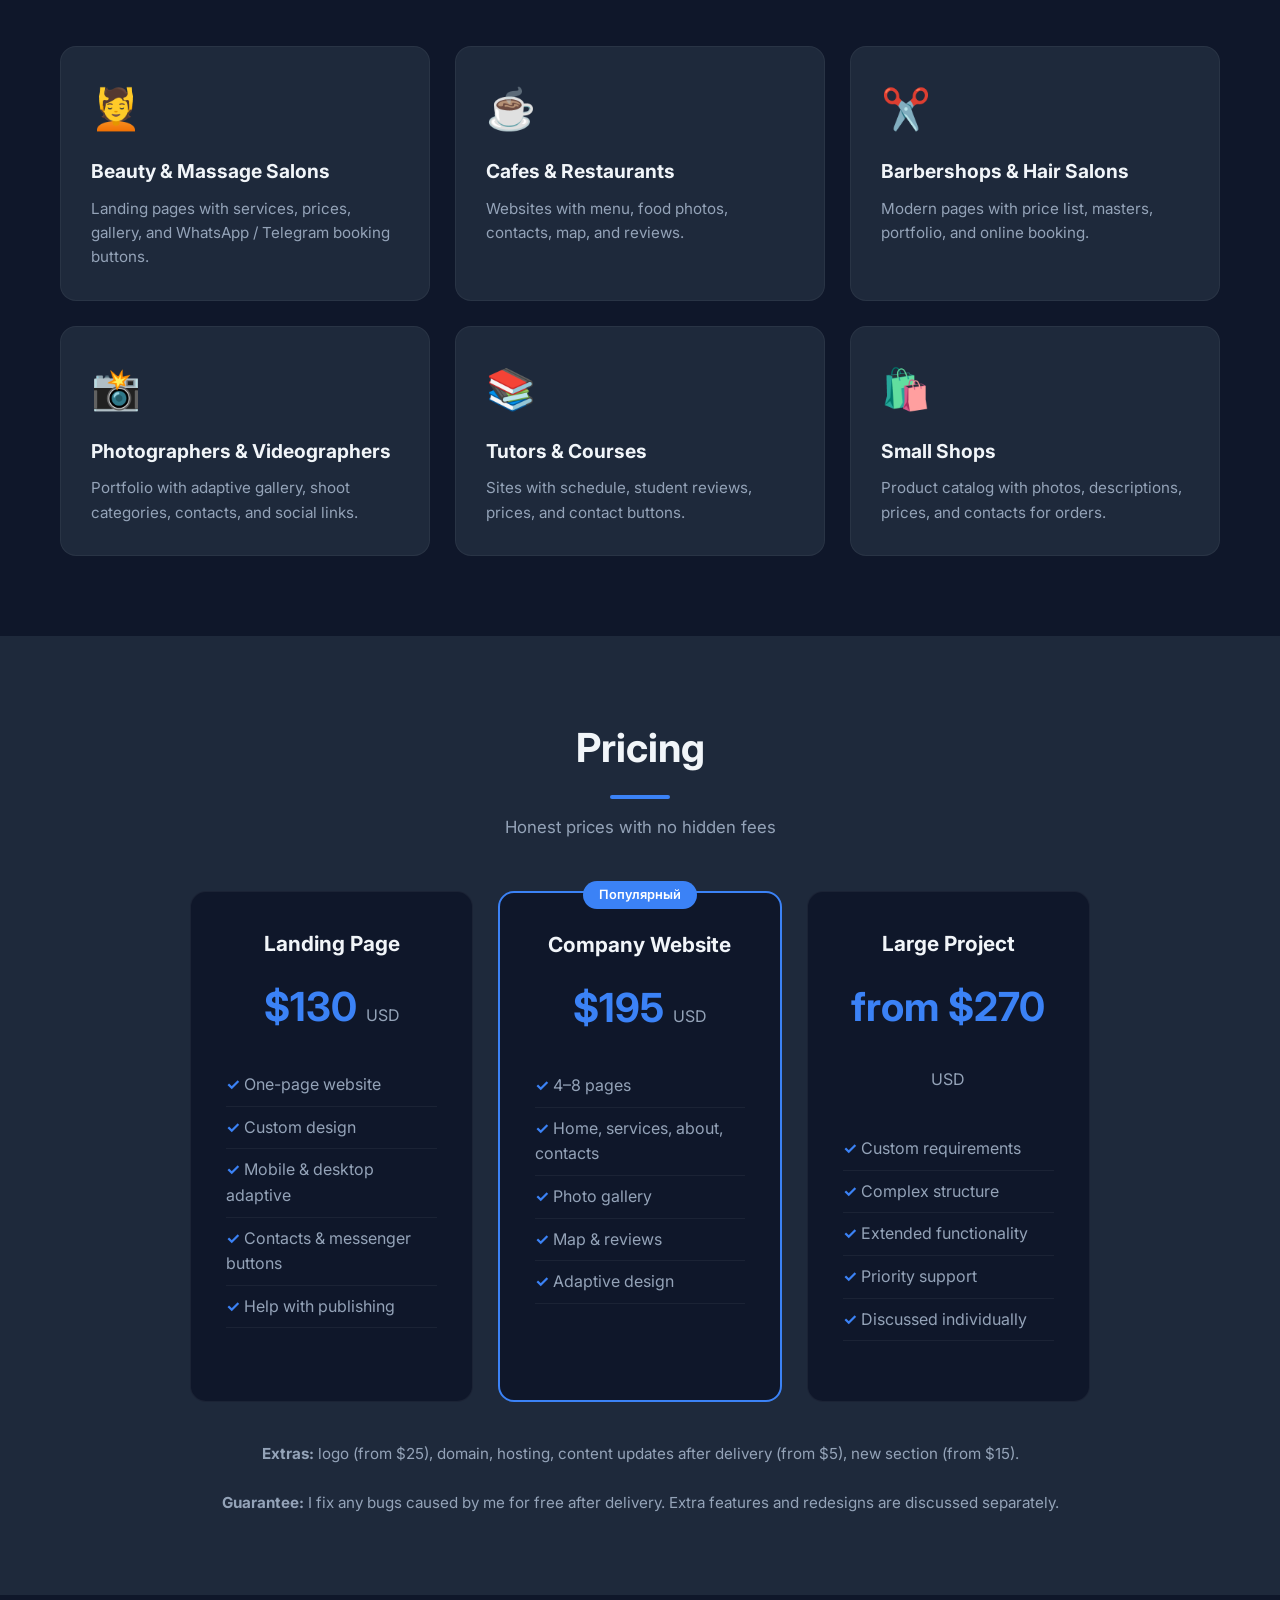
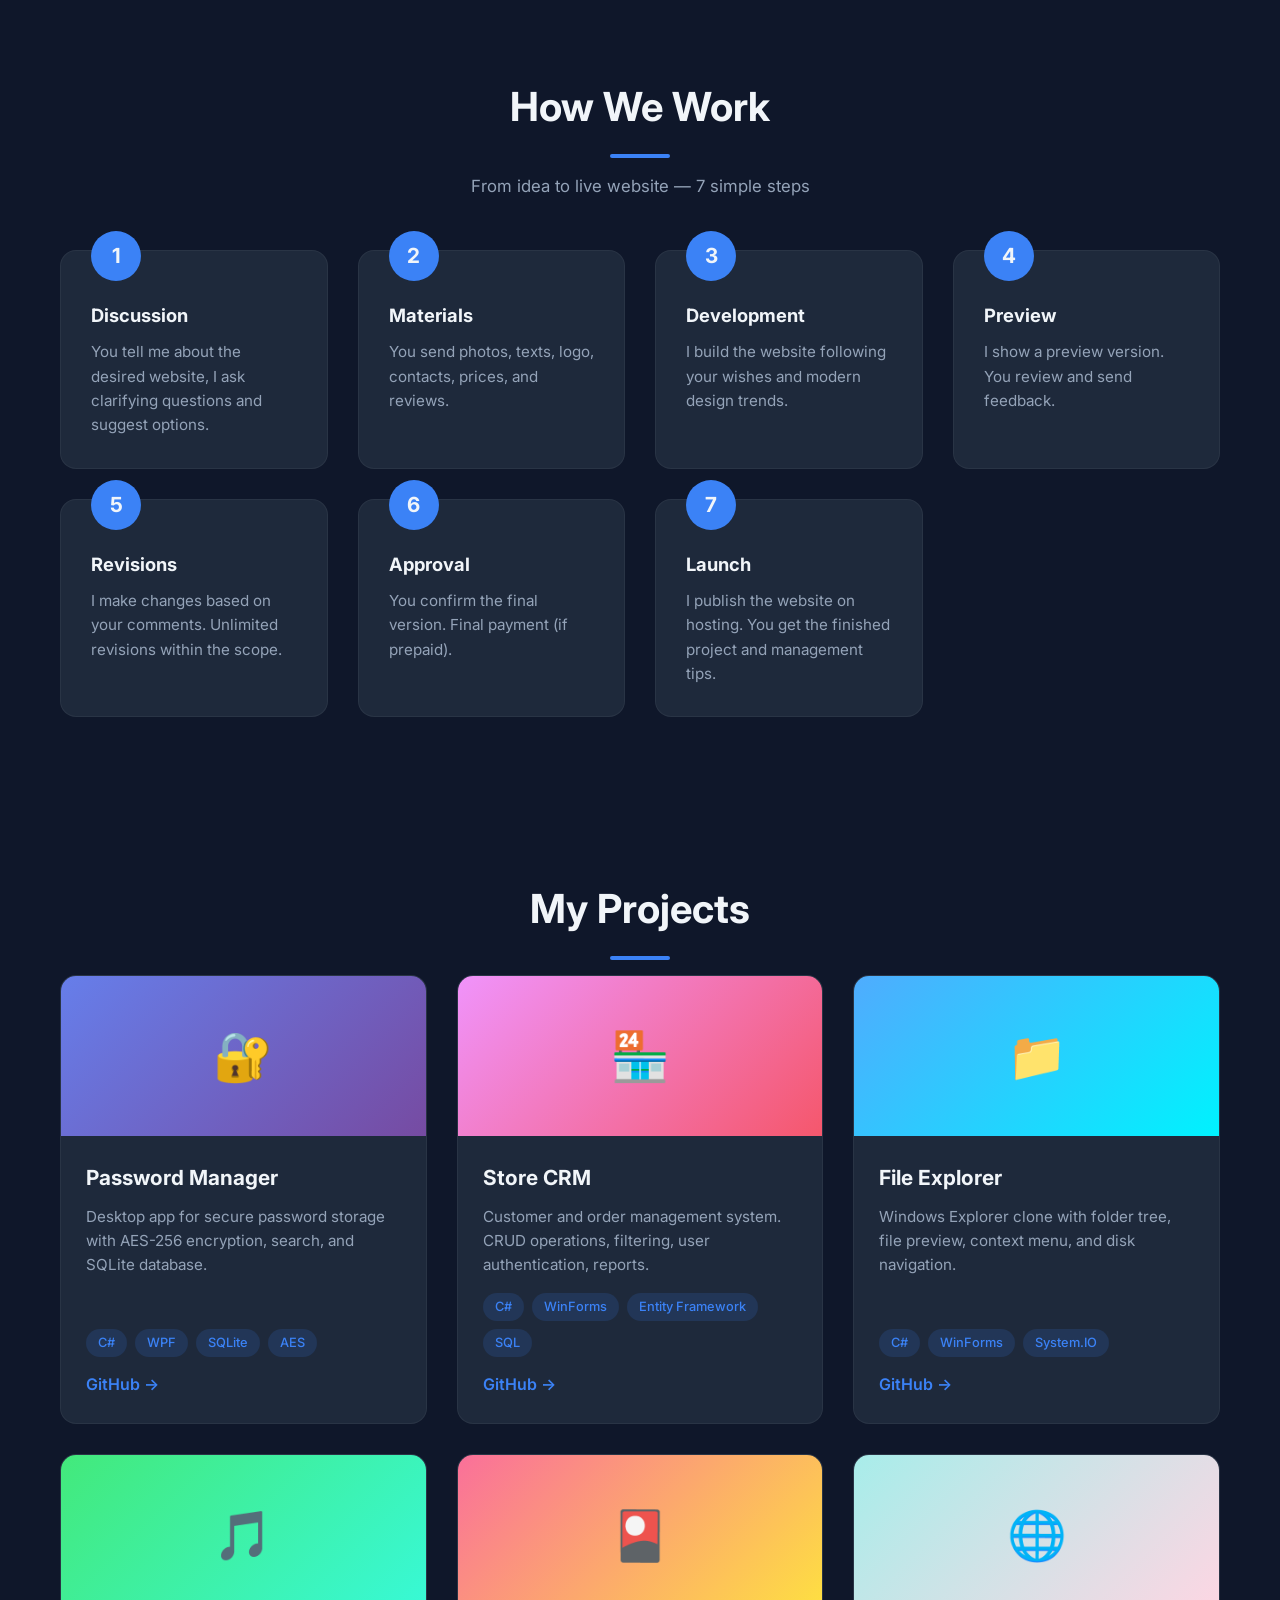
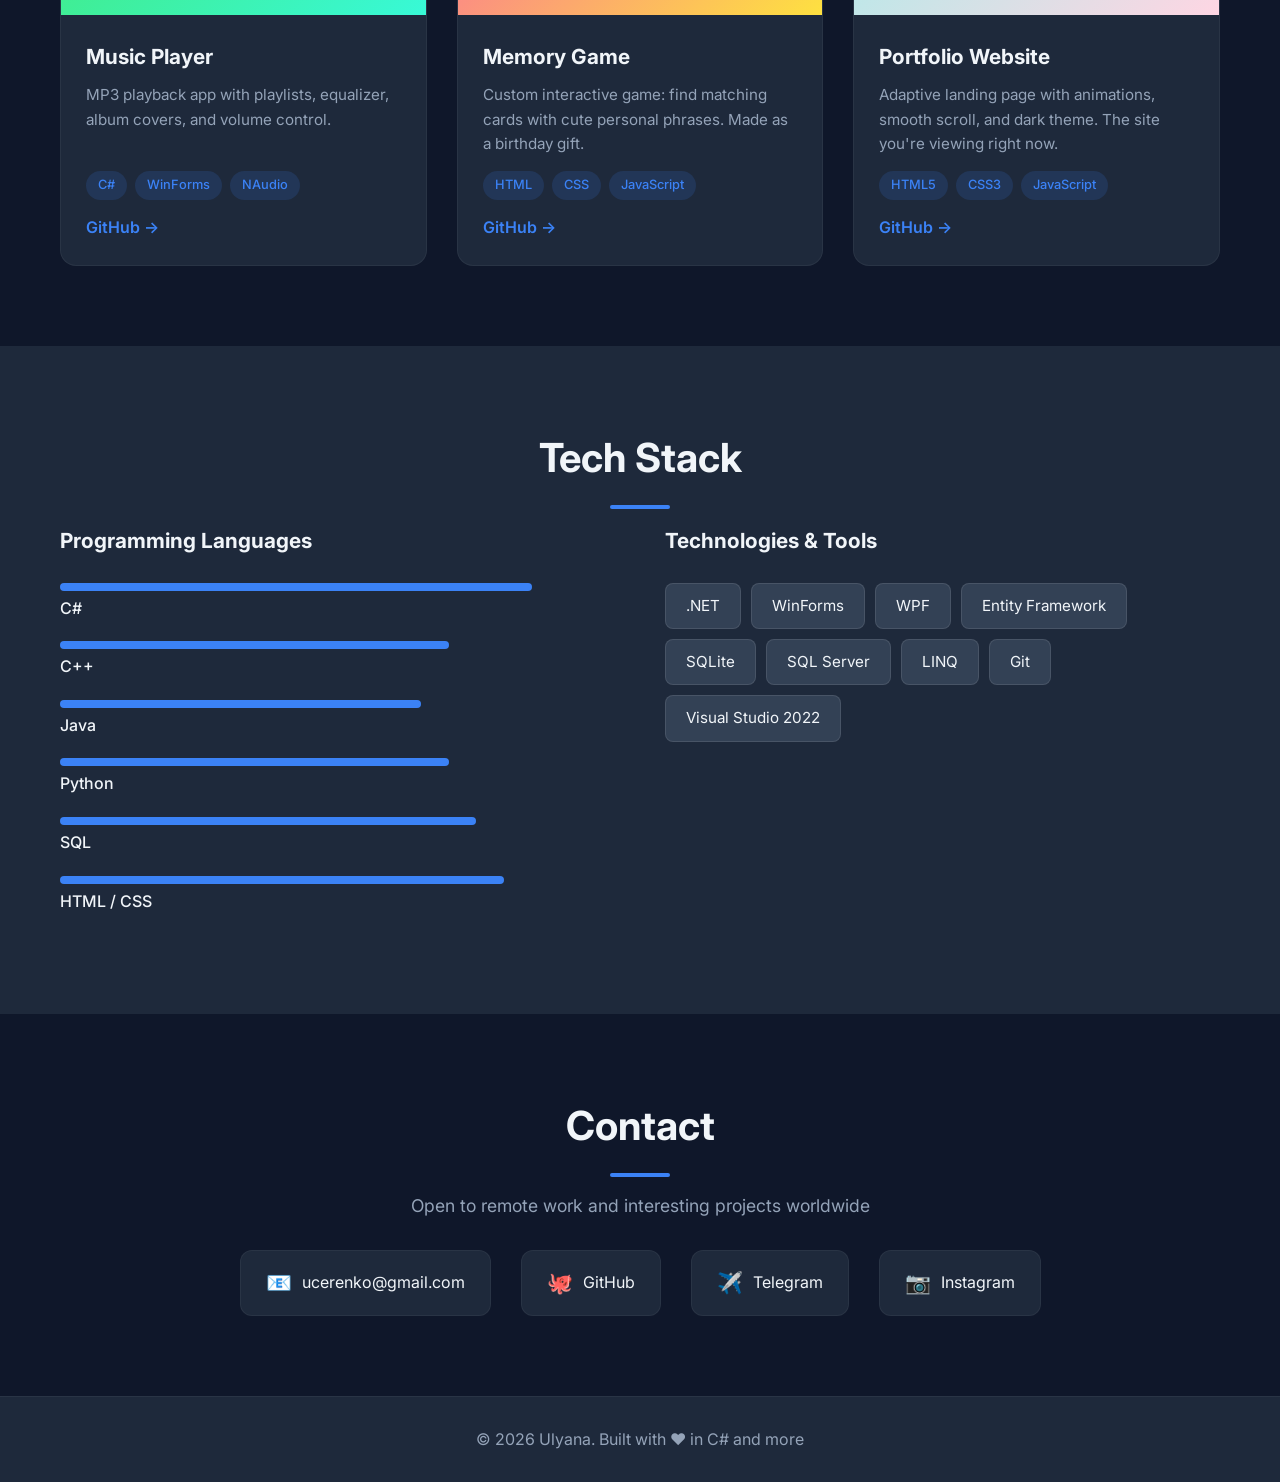
==== commit 2b7a57d9: "Update en.html" ====
--- a/en.html
+++ b/en.html
@@ -388,11 +388,11 @@
                     <span class="contact-icon">✈️</span>
                     <span>Telegram</span>
                 </a>
-            </div>
-                            <a href="https://www.instagram.com/cherenk0" target="_blank" class="contact-item">
+                                <a href="https://www.instagram.com/cherenk0" target="_blank" class="contact-item">
                     <span class="contact-icon">📷</span>
                     <span>Instagram</span>
                 </a>
+            </div>
         </div>
     </section>
 
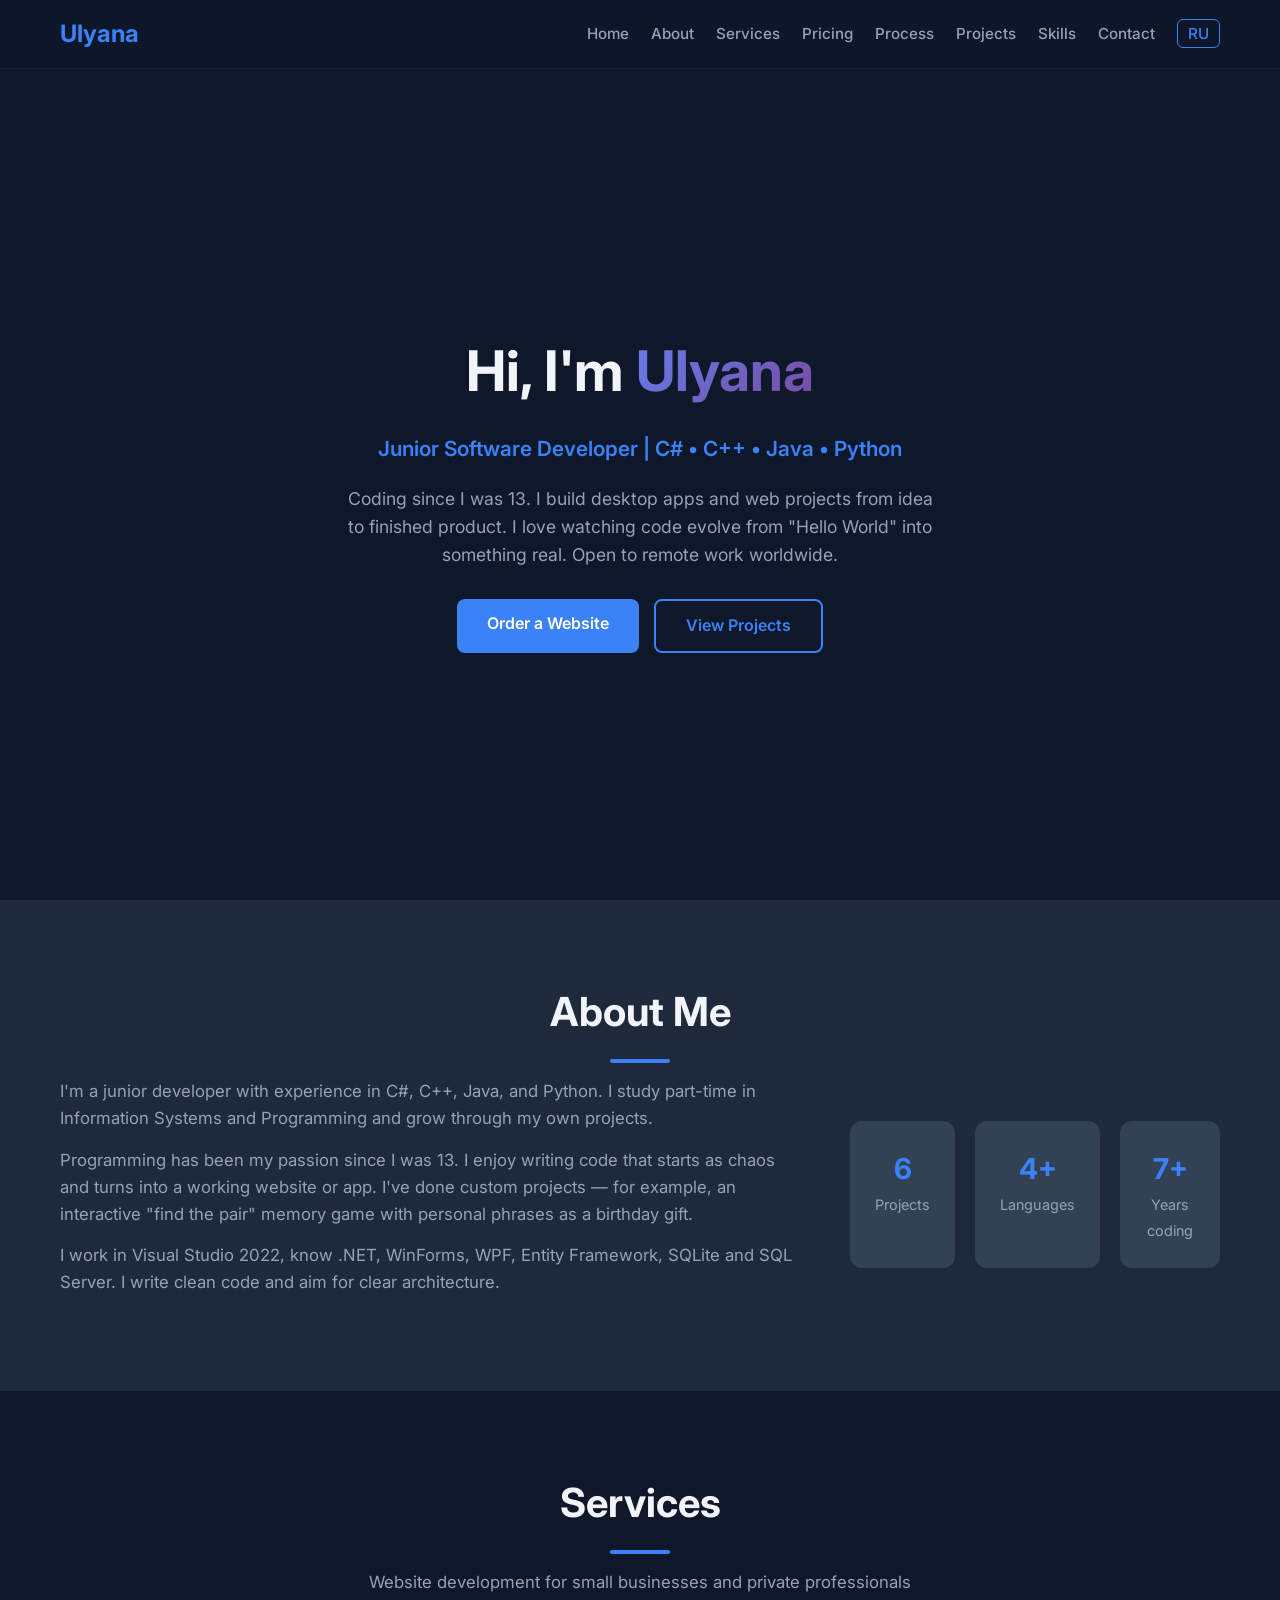
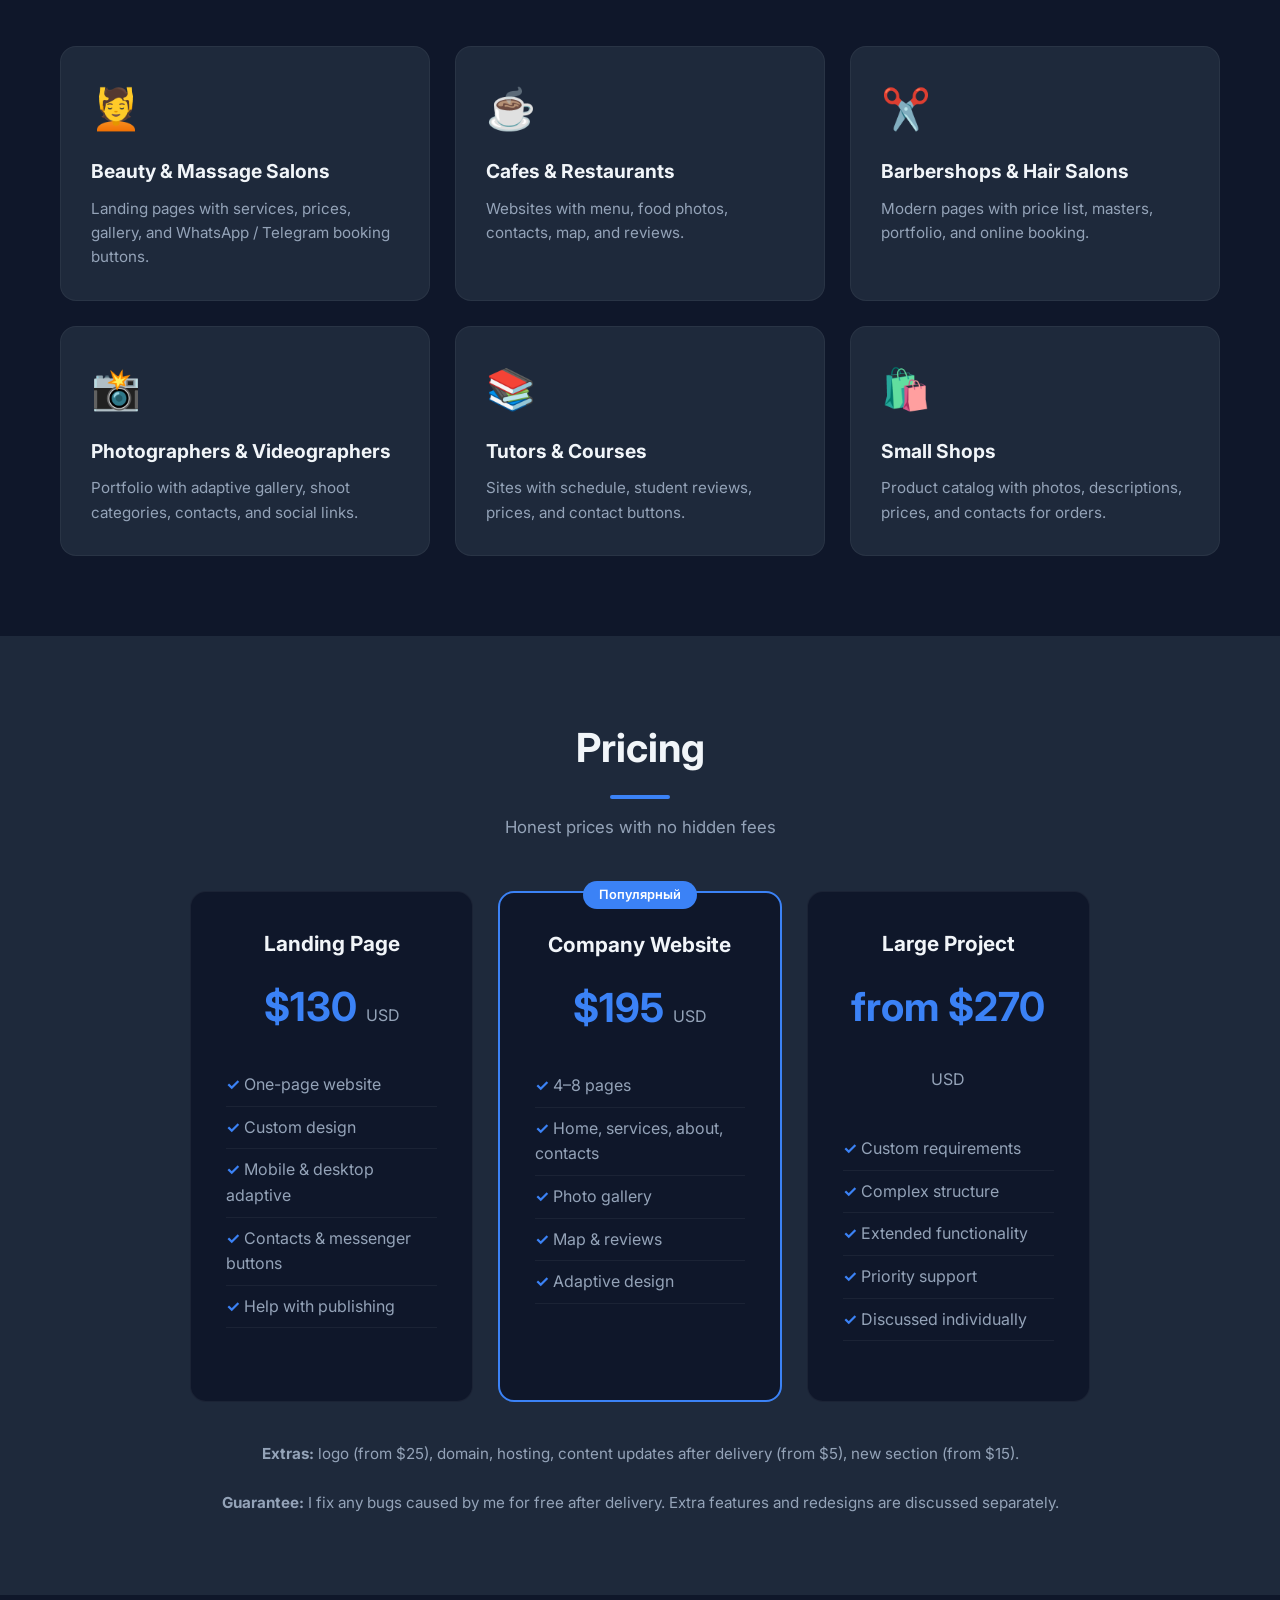
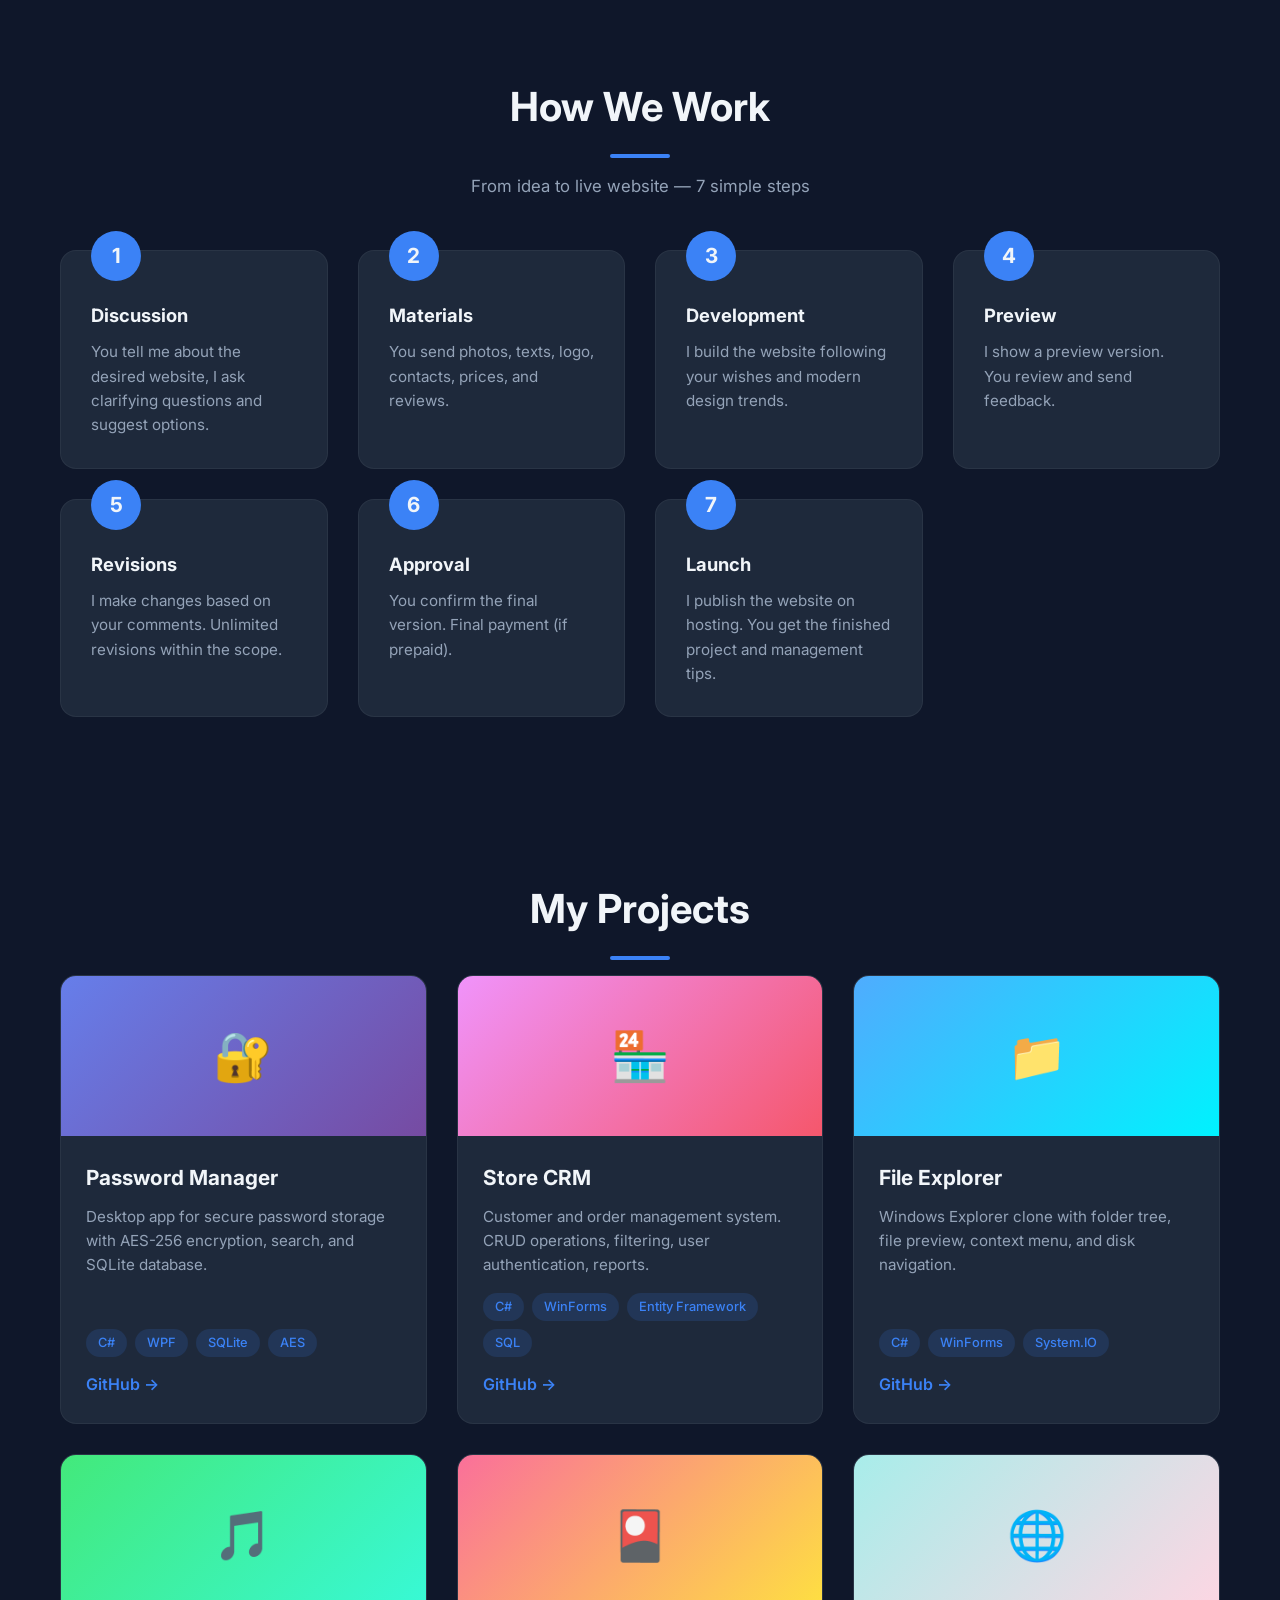
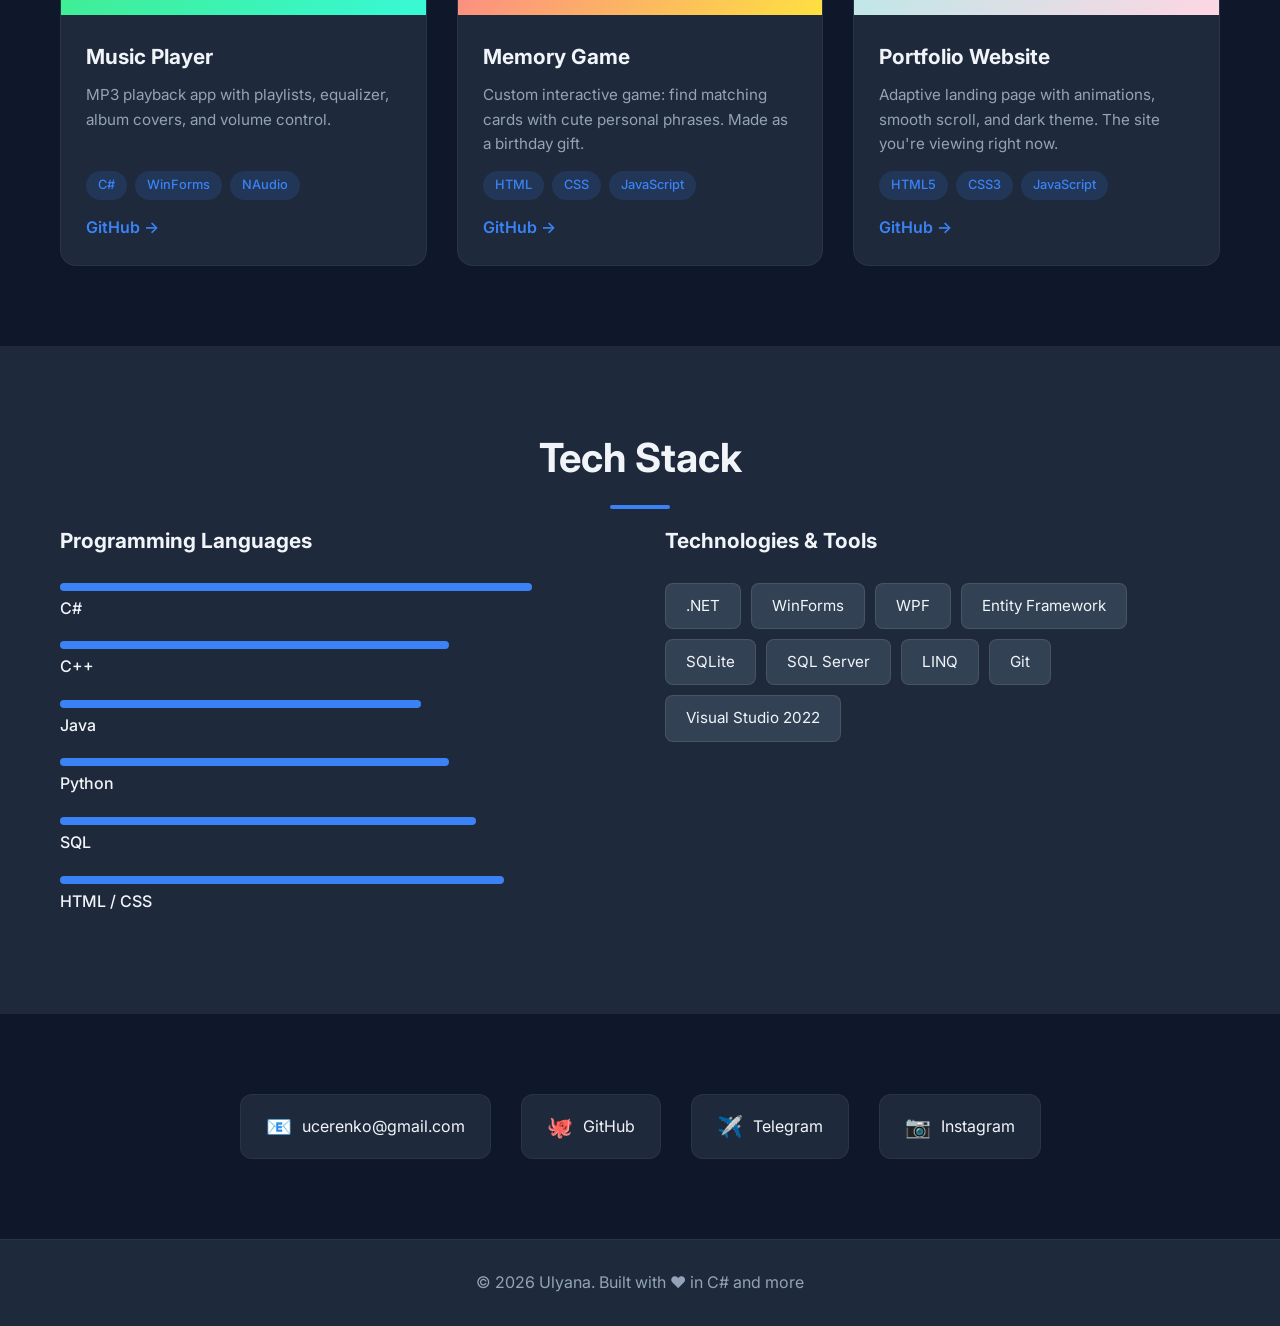
==== commit 75a60aa1: "Update en.html" ====
--- a/en.html
+++ b/en.html
@@ -372,10 +372,7 @@
 
     <!-- Contact -->
     <section id="contact" class="contact">
-        <div class="container">
-            <h2 class="section-title">Contact</h2>
-            <p class="contact-text">Open to remote work and interesting projects worldwide</p>
-            <div class="contact-links">
+                    <div class="contact-links">
                 <a href="mailto:ucerenko@gmail.com" class="contact-item">
                     <span class="contact-icon">📧</span>
                     <span>ucerenko@gmail.com</span>
@@ -388,7 +385,7 @@
                     <span class="contact-icon">✈️</span>
                     <span>Telegram</span>
                 </a>
-                                <a href="https://www.instagram.com/cherenk0" target="_blank" class="contact-item">
+                <a href="https://www.instagram.com/cherenk0" target="_blank" class="contact-item">
                     <span class="contact-icon">📷</span>
                     <span>Instagram</span>
                 </a>
